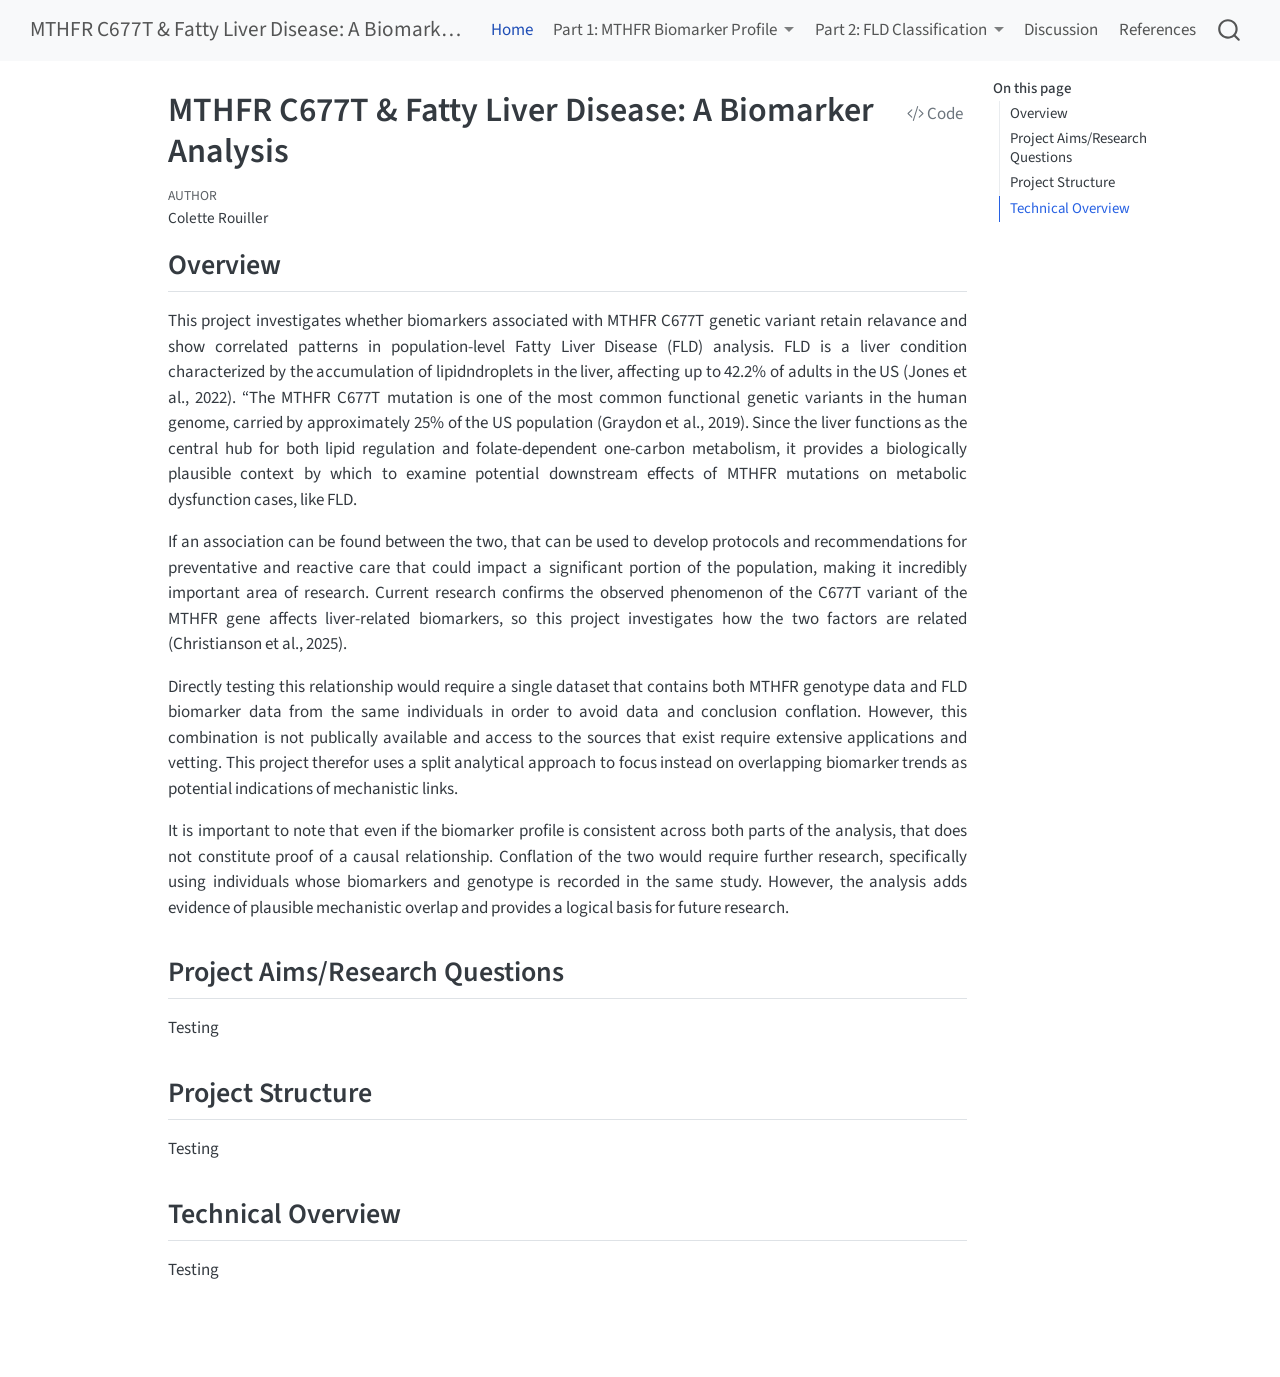
==== docs/index.html @ 408ac84f "finished home page sections: Project Aims/Research Questions, Project Structure, and Technical overv" ====
<!DOCTYPE html>
<html xmlns="http://www.w3.org/1999/xhtml" lang="en" xml:lang="en"><head>

<meta charset="utf-8">
<meta name="generator" content="quarto-1.6.42">

<meta name="viewport" content="width=device-width, initial-scale=1.0, user-scalable=yes">

<meta name="author" content="Colette Rouiller">

<title>MTHFR C677T &amp; Fatty Liver Disease: A Biomarker Analysis</title>
<style>
code{white-space: pre-wrap;}
span.smallcaps{font-variant: small-caps;}
div.columns{display: flex; gap: min(4vw, 1.5em);}
div.column{flex: auto; overflow-x: auto;}
div.hanging-indent{margin-left: 1.5em; text-indent: -1.5em;}
ul.task-list{list-style: none;}
ul.task-list li input[type="checkbox"] {
  width: 0.8em;
  margin: 0 0.8em 0.2em -1em; /* quarto-specific, see https://github.com/quarto-dev/quarto-cli/issues/4556 */ 
  vertical-align: middle;
}
/* CSS for syntax highlighting */
pre > code.sourceCode { white-space: pre; position: relative; }
pre > code.sourceCode > span { line-height: 1.25; }
pre > code.sourceCode > span:empty { height: 1.2em; }
.sourceCode { overflow: visible; }
code.sourceCode > span { color: inherit; text-decoration: inherit; }
div.sourceCode { margin: 1em 0; }
pre.sourceCode { margin: 0; }
@media screen {
div.sourceCode { overflow: auto; }
}
@media print {
pre > code.sourceCode { white-space: pre-wrap; }
pre > code.sourceCode > span { display: inline-block; text-indent: -5em; padding-left: 5em; }
}
pre.numberSource code
  { counter-reset: source-line 0; }
pre.numberSource code > span
  { position: relative; left: -4em; counter-increment: source-line; }
pre.numberSource code > span > a:first-child::before
  { content: counter(source-line);
    position: relative; left: -1em; text-align: right; vertical-align: baseline;
    border: none; display: inline-block;
    -webkit-touch-callout: none; -webkit-user-select: none;
    -khtml-user-select: none; -moz-user-select: none;
    -ms-user-select: none; user-select: none;
    padding: 0 4px; width: 4em;
  }
pre.numberSource { margin-left: 3em;  padding-left: 4px; }
div.sourceCode
  {   }
@media screen {
pre > code.sourceCode > span > a:first-child::before { text-decoration: underline; }
}
</style>


<script src="site_libs/quarto-nav/quarto-nav.js"></script>
<script src="site_libs/quarto-nav/headroom.min.js"></script>
<script src="site_libs/clipboard/clipboard.min.js"></script>
<script src="site_libs/quarto-search/autocomplete.umd.js"></script>
<script src="site_libs/quarto-search/fuse.min.js"></script>
<script src="site_libs/quarto-search/quarto-search.js"></script>
<meta name="quarto:offset" content="./">
<script src="site_libs/quarto-html/quarto.js"></script>
<script src="site_libs/quarto-html/popper.min.js"></script>
<script src="site_libs/quarto-html/tippy.umd.min.js"></script>
<script src="site_libs/quarto-html/anchor.min.js"></script>
<link href="site_libs/quarto-html/tippy.css" rel="stylesheet">
<link href="site_libs/quarto-html/quarto-syntax-highlighting-2f5df379a58b258e96c21c0638c20c03.css" rel="stylesheet" id="quarto-text-highlighting-styles">
<script src="site_libs/bootstrap/bootstrap.min.js"></script>
<link href="site_libs/bootstrap/bootstrap-icons.css" rel="stylesheet">
<link href="site_libs/bootstrap/bootstrap-6bd9cfa162949bde0a231f530c97869d.min.css" rel="stylesheet" append-hash="true" id="quarto-bootstrap" data-mode="light">
<script id="quarto-search-options" type="application/json">{
  "location": "navbar",
  "copy-button": false,
  "collapse-after": 3,
  "panel-placement": "end",
  "type": "overlay",
  "limit": 50,
  "keyboard-shortcut": [
    "f",
    "/",
    "s"
  ],
  "show-item-context": false,
  "language": {
    "search-no-results-text": "No results",
    "search-matching-documents-text": "matching documents",
    "search-copy-link-title": "Copy link to search",
    "search-hide-matches-text": "Hide additional matches",
    "search-more-match-text": "more match in this document",
    "search-more-matches-text": "more matches in this document",
    "search-clear-button-title": "Clear",
    "search-text-placeholder": "",
    "search-detached-cancel-button-title": "Cancel",
    "search-submit-button-title": "Submit",
    "search-label": "Search"
  }
}</script>
<style>html{ scroll-behavior: smooth; }</style>


</head>

<body class="nav-fixed">

<div id="quarto-search-results"></div>
  <header id="quarto-header" class="headroom fixed-top">
    <nav class="navbar navbar-expand-lg " data-bs-theme="dark">
      <div class="navbar-container container-fluid">
      <div class="navbar-brand-container mx-auto">
    <a class="navbar-brand" href="./index.html">
    <span class="navbar-title">MTHFR C677T &amp; Fatty Liver Disease: A Biomarker Analysis</span>
    </a>
  </div>
            <div id="quarto-search" class="" title="Search"></div>
          <button class="navbar-toggler" type="button" data-bs-toggle="collapse" data-bs-target="#navbarCollapse" aria-controls="navbarCollapse" role="menu" aria-expanded="false" aria-label="Toggle navigation" onclick="if (window.quartoToggleHeadroom) { window.quartoToggleHeadroom(); }">
  <span class="navbar-toggler-icon"></span>
</button>
          <div class="collapse navbar-collapse" id="navbarCollapse">
            <ul class="navbar-nav navbar-nav-scroll me-auto">
  <li class="nav-item">
    <a class="nav-link active" href="./index.html" aria-current="page"> 
<span class="menu-text">Home</span></a>
  </li>  
  <li class="nav-item dropdown ">
    <a class="nav-link dropdown-toggle" href="#" id="nav-menu-part-1-mthfr-biomarker-profile" role="link" data-bs-toggle="dropdown" aria-expanded="false">
 <span class="menu-text">Part 1: MTHFR Biomarker Profile</span>
    </a>
    <ul class="dropdown-menu" aria-labelledby="nav-menu-part-1-mthfr-biomarker-profile">    
        <li>
    <a class="dropdown-item" href="./part1/methods.html">
 <span class="dropdown-text">1.1 Methods</span></a>
  </li>  
        <li>
    <a class="dropdown-item" href="./part1/biomarker-analysis.html">
 <span class="dropdown-text">1.2 Biomarker Analysis</span></a>
  </li>  
    </ul>
  </li>
  <li class="nav-item dropdown ">
    <a class="nav-link dropdown-toggle" href="#" id="nav-menu-part-2-fld-classification" role="link" data-bs-toggle="dropdown" aria-expanded="false">
 <span class="menu-text">Part 2: FLD Classification</span>
    </a>
    <ul class="dropdown-menu" aria-labelledby="nav-menu-part-2-fld-classification">    
        <li>
    <a class="dropdown-item" href="./part2/data-preprocessing.html">
 <span class="dropdown-text">2.1 Data &amp; Preprocessing</span></a>
  </li>  
        <li>
    <a class="dropdown-item" href="./part2/machine-learning.html">
 <span class="dropdown-text">2.2 Machine Learning</span></a>
  </li>  
        <li>
    <a class="dropdown-item" href="./part2/visualization.html">
 <span class="dropdown-text">2.3 Visualization &amp; Analysis</span></a>
  </li>  
    </ul>
  </li>
  <li class="nav-item">
    <a class="nav-link" href="./discussion.html"> 
<span class="menu-text">Discussion</span></a>
  </li>  
  <li class="nav-item">
    <a class="nav-link" href="./references.html"> 
<span class="menu-text">References</span></a>
  </li>  
</ul>
          </div> <!-- /navcollapse -->
            <div class="quarto-navbar-tools">
</div>
      </div> <!-- /container-fluid -->
    </nav>
</header>
<!-- content -->
<div id="quarto-content" class="quarto-container page-columns page-rows-contents page-layout-article page-navbar">
<!-- sidebar -->
<!-- margin-sidebar -->
    <div id="quarto-margin-sidebar" class="sidebar margin-sidebar">
        <nav id="TOC" role="doc-toc" class="toc-active">
    <h2 id="toc-title">On this page</h2>
   
  <ul>
  <li><a href="#overview" id="toc-overview" class="nav-link active" data-scroll-target="#overview">Overview</a></li>
  <li><a href="#project-aimsresearch-questions" id="toc-project-aimsresearch-questions" class="nav-link" data-scroll-target="#project-aimsresearch-questions">Project Aims/Research Questions</a></li>
  <li><a href="#project-structure" id="toc-project-structure" class="nav-link" data-scroll-target="#project-structure">Project Structure</a></li>
  <li><a href="#technical-overview" id="toc-technical-overview" class="nav-link" data-scroll-target="#technical-overview">Technical Overview</a></li>
  </ul>
</nav>
    </div>
<!-- main -->
<main class="content" id="quarto-document-content">

<header id="title-block-header" class="quarto-title-block default">
<div class="quarto-title">
<div class="quarto-title-block"><div><h1 class="title">MTHFR C677T &amp; Fatty Liver Disease: A Biomarker Analysis</h1><button type="button" class="btn code-tools-button" id="quarto-code-tools-source"><i class="bi"></i> Code</button></div></div>
</div>



<div class="quarto-title-meta">

    <div>
    <div class="quarto-title-meta-heading">Author</div>
    <div class="quarto-title-meta-contents">
             <p>Colette Rouiller </p>
          </div>
  </div>
    
  
    
  </div>
  


</header>


<div class="cell">
<style type="text/css">
.justify {
  text-align: justify !important
}
</style>
</div>
<section id="overview" class="level2">
<h2 class="anchored" data-anchor-id="overview">Overview</h2>
<div class="justify">
<p>This project investigates whether biomarkers associated with MTHFR C677T genetic variant retain relavance and show correlated patterns in population-level Fatty Liver Disease (FLD) analysis. FLD is a liver condition characterized by the accumulation of lipidndroplets in the liver, affecting up to 42.2% of adults in the US (Jones et al., 2022). “The MTHFR C677T mutation is one of the most common functional genetic variants in the human genome, carried by approximately 25% of the US population (Graydon et al., 2019). Since the liver functions as the central hub for both lipid regulation and folate-dependent one-carbon metabolism, it provides a biologically plausible context by which to examine potential downstream effects of MTHFR mutations on metabolic dysfunction cases, like FLD.</p>
<p>If an association can be found between the two, that can be used to develop protocols and recommendations for preventative and reactive care that could impact a significant portion of the population, making it incredibly important area of research. Current research confirms the observed phenomenon of the C677T variant of the MTHFR gene affects liver-related biomarkers, so this project investigates how the two factors are related (Christianson et al., 2025).</p>
<p>Directly testing this relationship would require a single dataset that contains both MTHFR genotype data and FLD biomarker data from the same individuals in order to avoid data and conclusion conflation. However, this combination is not publically available and access to the sources that exist require extensive applications and vetting. This project therefor uses a split analytical approach to focus instead on overlapping biomarker trends as potential indications of mechanistic links.</p>
<p>It is important to note that even if the biomarker profile is consistent across both parts of the analysis, that does not constitute proof of a causal relationship. Conflation of the two would require further research, specifically using individuals whose biomarkers and genotype is recorded in the same study. However, the analysis adds evidence of plausible mechanistic overlap and provides a logical basis for future research.</p>
</div>
</section>
<section id="project-aimsresearch-questions" class="level2">
<h2 class="anchored" data-anchor-id="project-aimsresearch-questions">Project Aims/Research Questions</h2>
<div class="justify">
<p>Testing</p>
</div>
</section>
<section id="project-structure" class="level2">
<h2 class="anchored" data-anchor-id="project-structure">Project Structure</h2>
<div class="justify">
<p>Testing</p>
</div>
</section>
<section id="technical-overview" class="level2">
<h2 class="anchored" data-anchor-id="technical-overview">Technical Overview</h2>
<div class="justify">
<p>Testing</p>
</div>


<!-- -->

</section>

</main> <!-- /main -->
<script id="quarto-html-after-body" type="application/javascript">
window.document.addEventListener("DOMContentLoaded", function (event) {
  const toggleBodyColorMode = (bsSheetEl) => {
    const mode = bsSheetEl.getAttribute("data-mode");
    const bodyEl = window.document.querySelector("body");
    if (mode === "dark") {
      bodyEl.classList.add("quarto-dark");
      bodyEl.classList.remove("quarto-light");
    } else {
      bodyEl.classList.add("quarto-light");
      bodyEl.classList.remove("quarto-dark");
    }
  }
  const toggleBodyColorPrimary = () => {
    const bsSheetEl = window.document.querySelector("link#quarto-bootstrap");
    if (bsSheetEl) {
      toggleBodyColorMode(bsSheetEl);
    }
  }
  toggleBodyColorPrimary();  
  const icon = "";
  const anchorJS = new window.AnchorJS();
  anchorJS.options = {
    placement: 'right',
    icon: icon
  };
  anchorJS.add('.anchored');
  const isCodeAnnotation = (el) => {
    for (const clz of el.classList) {
      if (clz.startsWith('code-annotation-')) {                     
        return true;
      }
    }
    return false;
  }
  const onCopySuccess = function(e) {
    // button target
    const button = e.trigger;
    // don't keep focus
    button.blur();
    // flash "checked"
    button.classList.add('code-copy-button-checked');
    var currentTitle = button.getAttribute("title");
    button.setAttribute("title", "Copied!");
    let tooltip;
    if (window.bootstrap) {
      button.setAttribute("data-bs-toggle", "tooltip");
      button.setAttribute("data-bs-placement", "left");
      button.setAttribute("data-bs-title", "Copied!");
      tooltip = new bootstrap.Tooltip(button, 
        { trigger: "manual", 
          customClass: "code-copy-button-tooltip",
          offset: [0, -8]});
      tooltip.show();    
    }
    setTimeout(function() {
      if (tooltip) {
        tooltip.hide();
        button.removeAttribute("data-bs-title");
        button.removeAttribute("data-bs-toggle");
        button.removeAttribute("data-bs-placement");
      }
      button.setAttribute("title", currentTitle);
      button.classList.remove('code-copy-button-checked');
    }, 1000);
    // clear code selection
    e.clearSelection();
  }
  const getTextToCopy = function(trigger) {
      const codeEl = trigger.previousElementSibling.cloneNode(true);
      for (const childEl of codeEl.children) {
        if (isCodeAnnotation(childEl)) {
          childEl.remove();
        }
      }
      return codeEl.innerText;
  }
  const clipboard = new window.ClipboardJS('.code-copy-button:not([data-in-quarto-modal])', {
    text: getTextToCopy
  });
  clipboard.on('success', onCopySuccess);
  if (window.document.getElementById('quarto-embedded-source-code-modal')) {
    const clipboardModal = new window.ClipboardJS('.code-copy-button[data-in-quarto-modal]', {
      text: getTextToCopy,
      container: window.document.getElementById('quarto-embedded-source-code-modal')
    });
    clipboardModal.on('success', onCopySuccess);
  }
  const viewSource = window.document.getElementById('quarto-view-source') ||
                     window.document.getElementById('quarto-code-tools-source');
  if (viewSource) {
    const sourceUrl = viewSource.getAttribute("data-quarto-source-url");
    viewSource.addEventListener("click", function(e) {
      if (sourceUrl) {
        // rstudio viewer pane
        if (/\bcapabilities=\b/.test(window.location)) {
          window.open(sourceUrl);
        } else {
          window.location.href = sourceUrl;
        }
      } else {
        const modal = new bootstrap.Modal(document.getElementById('quarto-embedded-source-code-modal'));
        modal.show();
      }
      return false;
    });
  }
  function toggleCodeHandler(show) {
    return function(e) {
      const detailsSrc = window.document.querySelectorAll(".cell > details > .sourceCode");
      for (let i=0; i<detailsSrc.length; i++) {
        const details = detailsSrc[i].parentElement;
        if (show) {
          details.open = true;
        } else {
          details.removeAttribute("open");
        }
      }
      const cellCodeDivs = window.document.querySelectorAll(".cell > .sourceCode");
      const fromCls = show ? "hidden" : "unhidden";
      const toCls = show ? "unhidden" : "hidden";
      for (let i=0; i<cellCodeDivs.length; i++) {
        const codeDiv = cellCodeDivs[i];
        if (codeDiv.classList.contains(fromCls)) {
          codeDiv.classList.remove(fromCls);
          codeDiv.classList.add(toCls);
        } 
      }
      return false;
    }
  }
  const hideAllCode = window.document.getElementById("quarto-hide-all-code");
  if (hideAllCode) {
    hideAllCode.addEventListener("click", toggleCodeHandler(false));
  }
  const showAllCode = window.document.getElementById("quarto-show-all-code");
  if (showAllCode) {
    showAllCode.addEventListener("click", toggleCodeHandler(true));
  }
    var localhostRegex = new RegExp(/^(?:http|https):\/\/localhost\:?[0-9]*\//);
    var mailtoRegex = new RegExp(/^mailto:/);
      var filterRegex = new RegExp('/' + window.location.host + '/');
    var isInternal = (href) => {
        return filterRegex.test(href) || localhostRegex.test(href) || mailtoRegex.test(href);
    }
    // Inspect non-navigation links and adorn them if external
 	var links = window.document.querySelectorAll('a[href]:not(.nav-link):not(.navbar-brand):not(.toc-action):not(.sidebar-link):not(.sidebar-item-toggle):not(.pagination-link):not(.no-external):not([aria-hidden]):not(.dropdown-item):not(.quarto-navigation-tool):not(.about-link)');
    for (var i=0; i<links.length; i++) {
      const link = links[i];
      if (!isInternal(link.href)) {
        // undo the damage that might have been done by quarto-nav.js in the case of
        // links that we want to consider external
        if (link.dataset.originalHref !== undefined) {
          link.href = link.dataset.originalHref;
        }
      }
    }
  function tippyHover(el, contentFn, onTriggerFn, onUntriggerFn) {
    const config = {
      allowHTML: true,
      maxWidth: 500,
      delay: 100,
      arrow: false,
      appendTo: function(el) {
          return el.parentElement;
      },
      interactive: true,
      interactiveBorder: 10,
      theme: 'quarto',
      placement: 'bottom-start',
    };
    if (contentFn) {
      config.content = contentFn;
    }
    if (onTriggerFn) {
      config.onTrigger = onTriggerFn;
    }
    if (onUntriggerFn) {
      config.onUntrigger = onUntriggerFn;
    }
    window.tippy(el, config); 
  }
  const noterefs = window.document.querySelectorAll('a[role="doc-noteref"]');
  for (var i=0; i<noterefs.length; i++) {
    const ref = noterefs[i];
    tippyHover(ref, function() {
      // use id or data attribute instead here
      let href = ref.getAttribute('data-footnote-href') || ref.getAttribute('href');
      try { href = new URL(href).hash; } catch {}
      const id = href.replace(/^#\/?/, "");
      const note = window.document.getElementById(id);
      if (note) {
        return note.innerHTML;
      } else {
        return "";
      }
    });
  }
  const xrefs = window.document.querySelectorAll('a.quarto-xref');
  const processXRef = (id, note) => {
    // Strip column container classes
    const stripColumnClz = (el) => {
      el.classList.remove("page-full", "page-columns");
      if (el.children) {
        for (const child of el.children) {
          stripColumnClz(child);
        }
      }
    }
    stripColumnClz(note)
    if (id === null || id.startsWith('sec-')) {
      // Special case sections, only their first couple elements
      const container = document.createElement("div");
      if (note.children && note.children.length > 2) {
        container.appendChild(note.children[0].cloneNode(true));
        for (let i = 1; i < note.children.length; i++) {
          const child = note.children[i];
          if (child.tagName === "P" && child.innerText === "") {
            continue;
          } else {
            container.appendChild(child.cloneNode(true));
            break;
          }
        }
        if (window.Quarto?.typesetMath) {
          window.Quarto.typesetMath(container);
        }
        return container.innerHTML
      } else {
        if (window.Quarto?.typesetMath) {
          window.Quarto.typesetMath(note);
        }
        return note.innerHTML;
      }
    } else {
      // Remove any anchor links if they are present
      const anchorLink = note.querySelector('a.anchorjs-link');
      if (anchorLink) {
        anchorLink.remove();
      }
      if (window.Quarto?.typesetMath) {
        window.Quarto.typesetMath(note);
      }
      if (note.classList.contains("callout")) {
        return note.outerHTML;
      } else {
        return note.innerHTML;
      }
    }
  }
  for (var i=0; i<xrefs.length; i++) {
    const xref = xrefs[i];
    tippyHover(xref, undefined, function(instance) {
      instance.disable();
      let url = xref.getAttribute('href');
      let hash = undefined; 
      if (url.startsWith('#')) {
        hash = url;
      } else {
        try { hash = new URL(url).hash; } catch {}
      }
      if (hash) {
        const id = hash.replace(/^#\/?/, "");
        const note = window.document.getElementById(id);
        if (note !== null) {
          try {
            const html = processXRef(id, note.cloneNode(true));
            instance.setContent(html);
          } finally {
            instance.enable();
            instance.show();
          }
        } else {
          // See if we can fetch this
          fetch(url.split('#')[0])
          .then(res => res.text())
          .then(html => {
            const parser = new DOMParser();
            const htmlDoc = parser.parseFromString(html, "text/html");
            const note = htmlDoc.getElementById(id);
            if (note !== null) {
              const html = processXRef(id, note);
              instance.setContent(html);
            } 
          }).finally(() => {
            instance.enable();
            instance.show();
          });
        }
      } else {
        // See if we can fetch a full url (with no hash to target)
        // This is a special case and we should probably do some content thinning / targeting
        fetch(url)
        .then(res => res.text())
        .then(html => {
          const parser = new DOMParser();
          const htmlDoc = parser.parseFromString(html, "text/html");
          const note = htmlDoc.querySelector('main.content');
          if (note !== null) {
            // This should only happen for chapter cross references
            // (since there is no id in the URL)
            // remove the first header
            if (note.children.length > 0 && note.children[0].tagName === "HEADER") {
              note.children[0].remove();
            }
            const html = processXRef(null, note);
            instance.setContent(html);
          } 
        }).finally(() => {
          instance.enable();
          instance.show();
        });
      }
    }, function(instance) {
    });
  }
      let selectedAnnoteEl;
      const selectorForAnnotation = ( cell, annotation) => {
        let cellAttr = 'data-code-cell="' + cell + '"';
        let lineAttr = 'data-code-annotation="' +  annotation + '"';
        const selector = 'span[' + cellAttr + '][' + lineAttr + ']';
        return selector;
      }
      const selectCodeLines = (annoteEl) => {
        const doc = window.document;
        const targetCell = annoteEl.getAttribute("data-target-cell");
        const targetAnnotation = annoteEl.getAttribute("data-target-annotation");
        const annoteSpan = window.document.querySelector(selectorForAnnotation(targetCell, targetAnnotation));
        const lines = annoteSpan.getAttribute("data-code-lines").split(",");
        const lineIds = lines.map((line) => {
          return targetCell + "-" + line;
        })
        let top = null;
        let height = null;
        let parent = null;
        if (lineIds.length > 0) {
            //compute the position of the single el (top and bottom and make a div)
            const el = window.document.getElementById(lineIds[0]);
            top = el.offsetTop;
            height = el.offsetHeight;
            parent = el.parentElement.parentElement;
          if (lineIds.length > 1) {
            const lastEl = window.document.getElementById(lineIds[lineIds.length - 1]);
            const bottom = lastEl.offsetTop + lastEl.offsetHeight;
            height = bottom - top;
          }
          if (top !== null && height !== null && parent !== null) {
            // cook up a div (if necessary) and position it 
            let div = window.document.getElementById("code-annotation-line-highlight");
            if (div === null) {
              div = window.document.createElement("div");
              div.setAttribute("id", "code-annotation-line-highlight");
              div.style.position = 'absolute';
              parent.appendChild(div);
            }
            div.style.top = top - 2 + "px";
            div.style.height = height + 4 + "px";
            div.style.left = 0;
            let gutterDiv = window.document.getElementById("code-annotation-line-highlight-gutter");
            if (gutterDiv === null) {
              gutterDiv = window.document.createElement("div");
              gutterDiv.setAttribute("id", "code-annotation-line-highlight-gutter");
              gutterDiv.style.position = 'absolute';
              const codeCell = window.document.getElementById(targetCell);
              const gutter = codeCell.querySelector('.code-annotation-gutter');
              gutter.appendChild(gutterDiv);
            }
            gutterDiv.style.top = top - 2 + "px";
            gutterDiv.style.height = height + 4 + "px";
          }
          selectedAnnoteEl = annoteEl;
        }
      };
      const unselectCodeLines = () => {
        const elementsIds = ["code-annotation-line-highlight", "code-annotation-line-highlight-gutter"];
        elementsIds.forEach((elId) => {
          const div = window.document.getElementById(elId);
          if (div) {
            div.remove();
          }
        });
        selectedAnnoteEl = undefined;
      };
        // Handle positioning of the toggle
    window.addEventListener(
      "resize",
      throttle(() => {
        elRect = undefined;
        if (selectedAnnoteEl) {
          selectCodeLines(selectedAnnoteEl);
        }
      }, 10)
    );
    function throttle(fn, ms) {
    let throttle = false;
    let timer;
      return (...args) => {
        if(!throttle) { // first call gets through
            fn.apply(this, args);
            throttle = true;
        } else { // all the others get throttled
            if(timer) clearTimeout(timer); // cancel #2
            timer = setTimeout(() => {
              fn.apply(this, args);
              timer = throttle = false;
            }, ms);
        }
      };
    }
      // Attach click handler to the DT
      const annoteDls = window.document.querySelectorAll('dt[data-target-cell]');
      for (const annoteDlNode of annoteDls) {
        annoteDlNode.addEventListener('click', (event) => {
          const clickedEl = event.target;
          if (clickedEl !== selectedAnnoteEl) {
            unselectCodeLines();
            const activeEl = window.document.querySelector('dt[data-target-cell].code-annotation-active');
            if (activeEl) {
              activeEl.classList.remove('code-annotation-active');
            }
            selectCodeLines(clickedEl);
            clickedEl.classList.add('code-annotation-active');
          } else {
            // Unselect the line
            unselectCodeLines();
            clickedEl.classList.remove('code-annotation-active');
          }
        });
      }
  const findCites = (el) => {
    const parentEl = el.parentElement;
    if (parentEl) {
      const cites = parentEl.dataset.cites;
      if (cites) {
        return {
          el,
          cites: cites.split(' ')
        };
      } else {
        return findCites(el.parentElement)
      }
    } else {
      return undefined;
    }
  };
  var bibliorefs = window.document.querySelectorAll('a[role="doc-biblioref"]');
  for (var i=0; i<bibliorefs.length; i++) {
    const ref = bibliorefs[i];
    const citeInfo = findCites(ref);
    if (citeInfo) {
      tippyHover(citeInfo.el, function() {
        var popup = window.document.createElement('div');
        citeInfo.cites.forEach(function(cite) {
          var citeDiv = window.document.createElement('div');
          citeDiv.classList.add('hanging-indent');
          citeDiv.classList.add('csl-entry');
          var biblioDiv = window.document.getElementById('ref-' + cite);
          if (biblioDiv) {
            citeDiv.innerHTML = biblioDiv.innerHTML;
          }
          popup.appendChild(citeDiv);
        });
        return popup.innerHTML;
      });
    }
  }
});
</script><div class="modal fade" id="quarto-embedded-source-code-modal" tabindex="-1" aria-labelledby="quarto-embedded-source-code-modal-label" aria-hidden="true"><div class="modal-dialog modal-dialog-scrollable"><div class="modal-content"><div class="modal-header"><h5 class="modal-title" id="quarto-embedded-source-code-modal-label">Source Code</h5><button class="btn-close" data-bs-dismiss="modal"></button></div><div class="modal-body"><div class="">
<div class="sourceCode" id="cb1" data-shortcodes="false"><pre class="sourceCode markdown code-with-copy"><code class="sourceCode markdown"><span id="cb1-1"><a href="#cb1-1" aria-hidden="true" tabindex="-1"></a><span class="co">---</span></span>
<span id="cb1-2"><a href="#cb1-2" aria-hidden="true" tabindex="-1"></a><span class="an">title:</span><span class="co"> "MTHFR C677T &amp; Fatty Liver Disease: A Biomarker Analysis" </span></span>
<span id="cb1-3"><a href="#cb1-3" aria-hidden="true" tabindex="-1"></a><span class="an">author:</span><span class="co"> "Colette Rouiller" </span></span>
<span id="cb1-4"><a href="#cb1-4" aria-hidden="true" tabindex="-1"></a><span class="an">format:</span><span class="co"> html</span></span>
<span id="cb1-5"><a href="#cb1-5" aria-hidden="true" tabindex="-1"></a><span class="an">engine:</span><span class="co"> knitr</span></span>
<span id="cb1-6"><a href="#cb1-6" aria-hidden="true" tabindex="-1"></a><span class="co">---</span></span>
<span id="cb1-7"><a href="#cb1-7" aria-hidden="true" tabindex="-1"></a></span>
<span id="cb1-8"><a href="#cb1-8" aria-hidden="true" tabindex="-1"></a><span class="in">```{css, echo = FALSE}</span></span>
<span id="cb1-9"><a href="#cb1-9" aria-hidden="true" tabindex="-1"></a><span class="in">.justify {</span></span>
<span id="cb1-10"><a href="#cb1-10" aria-hidden="true" tabindex="-1"></a><span class="in">  text-align: justify !important</span></span>
<span id="cb1-11"><a href="#cb1-11" aria-hidden="true" tabindex="-1"></a><span class="in">}</span></span>
<span id="cb1-12"><a href="#cb1-12" aria-hidden="true" tabindex="-1"></a><span class="in">```</span></span>
<span id="cb1-13"><a href="#cb1-13" aria-hidden="true" tabindex="-1"></a></span>
<span id="cb1-14"><a href="#cb1-14" aria-hidden="true" tabindex="-1"></a><span class="fu">## Overview </span></span>
<span id="cb1-15"><a href="#cb1-15" aria-hidden="true" tabindex="-1"></a></span>
<span id="cb1-16"><a href="#cb1-16" aria-hidden="true" tabindex="-1"></a>::: {.justify}</span>
<span id="cb1-17"><a href="#cb1-17" aria-hidden="true" tabindex="-1"></a></span>
<span id="cb1-18"><a href="#cb1-18" aria-hidden="true" tabindex="-1"></a>This project investigates whether biomarkers associated with MTHFR C677T genetic</span>
<span id="cb1-19"><a href="#cb1-19" aria-hidden="true" tabindex="-1"></a>variant retain relavance and show correlated patterns in population-level Fatty </span>
<span id="cb1-20"><a href="#cb1-20" aria-hidden="true" tabindex="-1"></a>Liver Disease (FLD) analysis. FLD is a liver condition characterized by the </span>
<span id="cb1-21"><a href="#cb1-21" aria-hidden="true" tabindex="-1"></a>accumulation of lipidndroplets in the liver, affecting up to 42.2% of adults in </span>
<span id="cb1-22"><a href="#cb1-22" aria-hidden="true" tabindex="-1"></a>the US (Jones et al., 2022). "The MTHFR C677T mutation is one of the most common</span>
<span id="cb1-23"><a href="#cb1-23" aria-hidden="true" tabindex="-1"></a>functional genetic variants in the human genome, carried by approximately 25% of </span>
<span id="cb1-24"><a href="#cb1-24" aria-hidden="true" tabindex="-1"></a>the US population (Graydon et al., 2019). Since the liver functions as the central </span>
<span id="cb1-25"><a href="#cb1-25" aria-hidden="true" tabindex="-1"></a>hub for both lipid regulation and folate-dependent one-carbon metabolism, it </span>
<span id="cb1-26"><a href="#cb1-26" aria-hidden="true" tabindex="-1"></a>provides a biologically plausible context by which to examine potential downstream</span>
<span id="cb1-27"><a href="#cb1-27" aria-hidden="true" tabindex="-1"></a>effects of MTHFR mutations on metabolic dysfunction cases, like FLD. </span>
<span id="cb1-28"><a href="#cb1-28" aria-hidden="true" tabindex="-1"></a></span>
<span id="cb1-29"><a href="#cb1-29" aria-hidden="true" tabindex="-1"></a>If an association can be found between the two, that can be used to develop </span>
<span id="cb1-30"><a href="#cb1-30" aria-hidden="true" tabindex="-1"></a>protocols and recommendations for preventative and reactive care that could impact </span>
<span id="cb1-31"><a href="#cb1-31" aria-hidden="true" tabindex="-1"></a>a significant portion of the population, making it incredibly important area of </span>
<span id="cb1-32"><a href="#cb1-32" aria-hidden="true" tabindex="-1"></a>research. Current research confirms the observed phenomenon of the C677T variant </span>
<span id="cb1-33"><a href="#cb1-33" aria-hidden="true" tabindex="-1"></a>of the MTHFR gene affects liver-related biomarkers, so this project investigates </span>
<span id="cb1-34"><a href="#cb1-34" aria-hidden="true" tabindex="-1"></a>how the two factors are related (Christianson et al., 2025).</span>
<span id="cb1-35"><a href="#cb1-35" aria-hidden="true" tabindex="-1"></a></span>
<span id="cb1-36"><a href="#cb1-36" aria-hidden="true" tabindex="-1"></a>Directly testing this relationship would require a single dataset that contains </span>
<span id="cb1-37"><a href="#cb1-37" aria-hidden="true" tabindex="-1"></a>both MTHFR genotype data and FLD biomarker data from the same individuals in order </span>
<span id="cb1-38"><a href="#cb1-38" aria-hidden="true" tabindex="-1"></a>to avoid data and conclusion conflation. However, this combination is not publically</span>
<span id="cb1-39"><a href="#cb1-39" aria-hidden="true" tabindex="-1"></a>available and access to the sources that exist require extensive applications and </span>
<span id="cb1-40"><a href="#cb1-40" aria-hidden="true" tabindex="-1"></a>vetting. This project therefor uses a split analytical approach to focus instead on </span>
<span id="cb1-41"><a href="#cb1-41" aria-hidden="true" tabindex="-1"></a>overlapping biomarker trends as potential indications of mechanistic links. </span>
<span id="cb1-42"><a href="#cb1-42" aria-hidden="true" tabindex="-1"></a></span>
<span id="cb1-43"><a href="#cb1-43" aria-hidden="true" tabindex="-1"></a>It is important to note that even if the biomarker profile is consistent across </span>
<span id="cb1-44"><a href="#cb1-44" aria-hidden="true" tabindex="-1"></a>both parts of the analysis, that does not constitute proof of a causal relationship.</span>
<span id="cb1-45"><a href="#cb1-45" aria-hidden="true" tabindex="-1"></a>Conflation of the two would require further research, specifically using individuals</span>
<span id="cb1-46"><a href="#cb1-46" aria-hidden="true" tabindex="-1"></a>whose biomarkers and genotype is recorded in the same study. However, the analysis </span>
<span id="cb1-47"><a href="#cb1-47" aria-hidden="true" tabindex="-1"></a>adds evidence of plausible mechanistic overlap and provides a logical basis for</span>
<span id="cb1-48"><a href="#cb1-48" aria-hidden="true" tabindex="-1"></a>future research.</span>
<span id="cb1-49"><a href="#cb1-49" aria-hidden="true" tabindex="-1"></a></span>
<span id="cb1-50"><a href="#cb1-50" aria-hidden="true" tabindex="-1"></a>:::</span>
<span id="cb1-51"><a href="#cb1-51" aria-hidden="true" tabindex="-1"></a></span>
<span id="cb1-52"><a href="#cb1-52" aria-hidden="true" tabindex="-1"></a><span class="fu">## Project Aims/Research Questions </span></span>
<span id="cb1-53"><a href="#cb1-53" aria-hidden="true" tabindex="-1"></a></span>
<span id="cb1-54"><a href="#cb1-54" aria-hidden="true" tabindex="-1"></a>::: {.justify}</span>
<span id="cb1-55"><a href="#cb1-55" aria-hidden="true" tabindex="-1"></a></span>
<span id="cb1-56"><a href="#cb1-56" aria-hidden="true" tabindex="-1"></a>Testing </span>
<span id="cb1-57"><a href="#cb1-57" aria-hidden="true" tabindex="-1"></a></span>
<span id="cb1-58"><a href="#cb1-58" aria-hidden="true" tabindex="-1"></a>:::</span>
<span id="cb1-59"><a href="#cb1-59" aria-hidden="true" tabindex="-1"></a></span>
<span id="cb1-60"><a href="#cb1-60" aria-hidden="true" tabindex="-1"></a><span class="fu">## Project Structure </span></span>
<span id="cb1-61"><a href="#cb1-61" aria-hidden="true" tabindex="-1"></a></span>
<span id="cb1-62"><a href="#cb1-62" aria-hidden="true" tabindex="-1"></a>::: {.justify}</span>
<span id="cb1-63"><a href="#cb1-63" aria-hidden="true" tabindex="-1"></a></span>
<span id="cb1-64"><a href="#cb1-64" aria-hidden="true" tabindex="-1"></a>Testing </span>
<span id="cb1-65"><a href="#cb1-65" aria-hidden="true" tabindex="-1"></a></span>
<span id="cb1-66"><a href="#cb1-66" aria-hidden="true" tabindex="-1"></a>:::</span>
<span id="cb1-67"><a href="#cb1-67" aria-hidden="true" tabindex="-1"></a></span>
<span id="cb1-68"><a href="#cb1-68" aria-hidden="true" tabindex="-1"></a><span class="fu">## Technical Overview </span></span>
<span id="cb1-69"><a href="#cb1-69" aria-hidden="true" tabindex="-1"></a></span>
<span id="cb1-70"><a href="#cb1-70" aria-hidden="true" tabindex="-1"></a>::: {.justify}</span>
<span id="cb1-71"><a href="#cb1-71" aria-hidden="true" tabindex="-1"></a></span>
<span id="cb1-72"><a href="#cb1-72" aria-hidden="true" tabindex="-1"></a>Testing </span>
<span id="cb1-73"><a href="#cb1-73" aria-hidden="true" tabindex="-1"></a></span>
<span id="cb1-74"><a href="#cb1-74" aria-hidden="true" tabindex="-1"></a>:::</span>
<span id="cb1-75"><a href="#cb1-75" aria-hidden="true" tabindex="-1"></a>  </span>
<span id="cb1-76"><a href="#cb1-76" aria-hidden="true" tabindex="-1"></a></span></code><button title="Copy to Clipboard" class="code-copy-button" data-in-quarto-modal=""><i class="bi"></i></button></pre></div>
</div></div></div></div></div>
</div> <!-- /content -->




<script src="site_libs/quarto-html/zenscroll-min.js"></script>
</body></html>
---- docs/site_libs/quarto-html/tippy.css ----
.tippy-box[data-animation=fade][data-state=hidden]{opacity:0}[data-tippy-root]{max-width:calc(100vw - 10px)}.tippy-box{position:relative;background-color:#333;color:#fff;border-radius:4px;font-size:14px;line-height:1.4;white-space:normal;outline:0;transition-property:transform,visibility,opacity}.tippy-box[data-placement^=top]>.tippy-arrow{bottom:0}.tippy-box[data-placement^=top]>.tippy-arrow:before{bottom:-7px;left:0;border-width:8px 8px 0;border-top-color:initial;transform-origin:center top}.tippy-box[data-placement^=bottom]>.tippy-arrow{top:0}.tippy-box[data-placement^=bottom]>.tippy-arrow:before{top:-7px;left:0;border-width:0 8px 8px;border-bottom-color:initial;transform-origin:center bottom}.tippy-box[data-placement^=left]>.tippy-arrow{right:0}.tippy-box[data-placement^=left]>.tippy-arrow:before{border-width:8px 0 8px 8px;border-left-color:initial;right:-7px;transform-origin:center left}.tippy-box[data-placement^=right]>.tippy-arrow{left:0}.tippy-box[data-placement^=right]>.tippy-arrow:before{left:-7px;border-width:8px 8px 8px 0;border-right-color:initial;transform-origin:center right}.tippy-box[data-inertia][data-state=visible]{transition-timing-function:cubic-bezier(.54,1.5,.38,1.11)}.tippy-arrow{width:16px;height:16px;color:#333}.tippy-arrow:before{content:"";position:absolute;border-color:transparent;border-style:solid}.tippy-content{position:relative;padding:5px 9px;z-index:1}
---- docs/site_libs/quarto-html/quarto-syntax-highlighting-2f5df379a58b258e96c21c0638c20c03.css ----
/* quarto syntax highlight colors */
:root {
  --quarto-hl-ot-color: #003B4F;
  --quarto-hl-at-color: #657422;
  --quarto-hl-ss-color: #20794D;
  --quarto-hl-an-color: #5E5E5E;
  --quarto-hl-fu-color: #4758AB;
  --quarto-hl-st-color: #20794D;
  --quarto-hl-cf-color: #003B4F;
  --quarto-hl-op-color: #5E5E5E;
  --quarto-hl-er-color: #AD0000;
  --quarto-hl-bn-color: #AD0000;
  --quarto-hl-al-color: #AD0000;
  --quarto-hl-va-color: #111111;
  --quarto-hl-bu-color: inherit;
  --quarto-hl-ex-color: inherit;
  --quarto-hl-pp-color: #AD0000;
  --quarto-hl-in-color: #5E5E5E;
  --quarto-hl-vs-color: #20794D;
  --quarto-hl-wa-color: #5E5E5E;
  --quarto-hl-do-color: #5E5E5E;
  --quarto-hl-im-color: #00769E;
  --quarto-hl-ch-color: #20794D;
  --quarto-hl-dt-color: #AD0000;
  --quarto-hl-fl-color: #AD0000;
  --quarto-hl-co-color: #5E5E5E;
  --quarto-hl-cv-color: #5E5E5E;
  --quarto-hl-cn-color: #8f5902;
  --quarto-hl-sc-color: #5E5E5E;
  --quarto-hl-dv-color: #AD0000;
  --quarto-hl-kw-color: #003B4F;
}

/* other quarto variables */
:root {
  --quarto-font-monospace: SFMono-Regular, Menlo, Monaco, Consolas, "Liberation Mono", "Courier New", monospace;
}

pre > code.sourceCode > span {
  color: #003B4F;
}

code span {
  color: #003B4F;
}

code.sourceCode > span {
  color: #003B4F;
}

div.sourceCode,
div.sourceCode pre.sourceCode {
  color: #003B4F;
}

code span.ot {
  color: #003B4F;
  font-style: inherit;
}

code span.at {
  color: #657422;
  font-style: inherit;
}

code span.ss {
  color: #20794D;
  font-style: inherit;
}

code span.an {
  color: #5E5E5E;
  font-style: inherit;
}

code span.fu {
  color: #4758AB;
  font-style: inherit;
}

code span.st {
  color: #20794D;
  font-style: inherit;
}

code span.cf {
  color: #003B4F;
  font-weight: bold;
  font-style: inherit;
}

code span.op {
  color: #5E5E5E;
  font-style: inherit;
}

code span.er {
  color: #AD0000;
  font-style: inherit;
}

code span.bn {
  color: #AD0000;
  font-style: inherit;
}

code span.al {
  color: #AD0000;
  font-style: inherit;
}

code span.va {
  color: #111111;
  font-style: inherit;
}

code span.bu {
  font-style: inherit;
}

code span.ex {
  font-style: inherit;
}

code span.pp {
  color: #AD0000;
  font-style: inherit;
}

code span.in {
  color: #5E5E5E;
  font-style: inherit;
}

code span.vs {
  color: #20794D;
  font-style: inherit;
}

code span.wa {
  color: #5E5E5E;
  font-style: italic;
}

code span.do {
  color: #5E5E5E;
  font-style: italic;
}

code span.im {
  color: #00769E;
  font-style: inherit;
}

code span.ch {
  color: #20794D;
  font-style: inherit;
}

code span.dt {
  color: #AD0000;
  font-style: inherit;
}

code span.fl {
  color: #AD0000;
  font-style: inherit;
}

code span.co {
  color: #5E5E5E;
  font-style: inherit;
}

code span.cv {
  color: #5E5E5E;
  font-style: italic;
}

code span.cn {
  color: #8f5902;
  font-style: inherit;
}

code span.sc {
  color: #5E5E5E;
  font-style: inherit;
}

code span.dv {
  color: #AD0000;
  font-style: inherit;
}

code span.kw {
  color: #003B4F;
  font-weight: bold;
  font-style: inherit;
}

.prevent-inlining {
  content: "</";
}

/*# sourceMappingURL=35eb38a806ee71ea6d2563be2308c832.css.map */
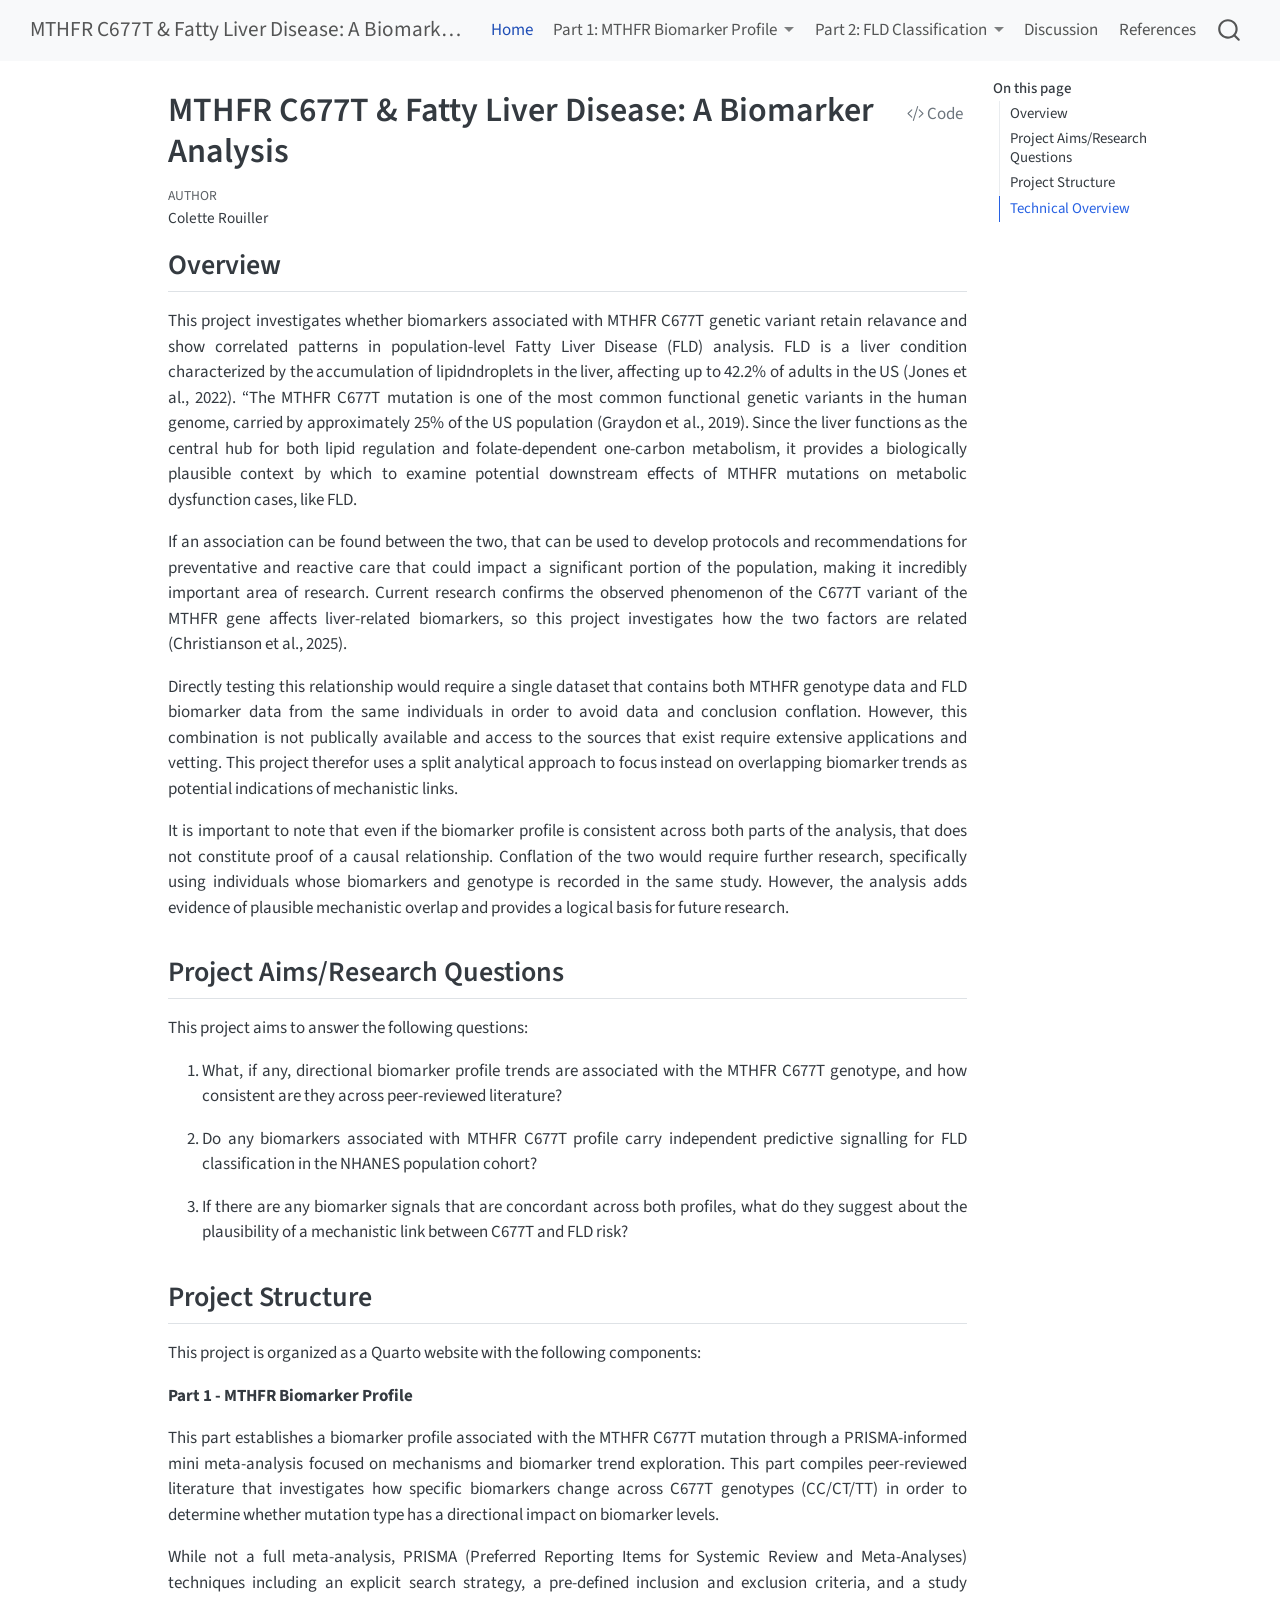
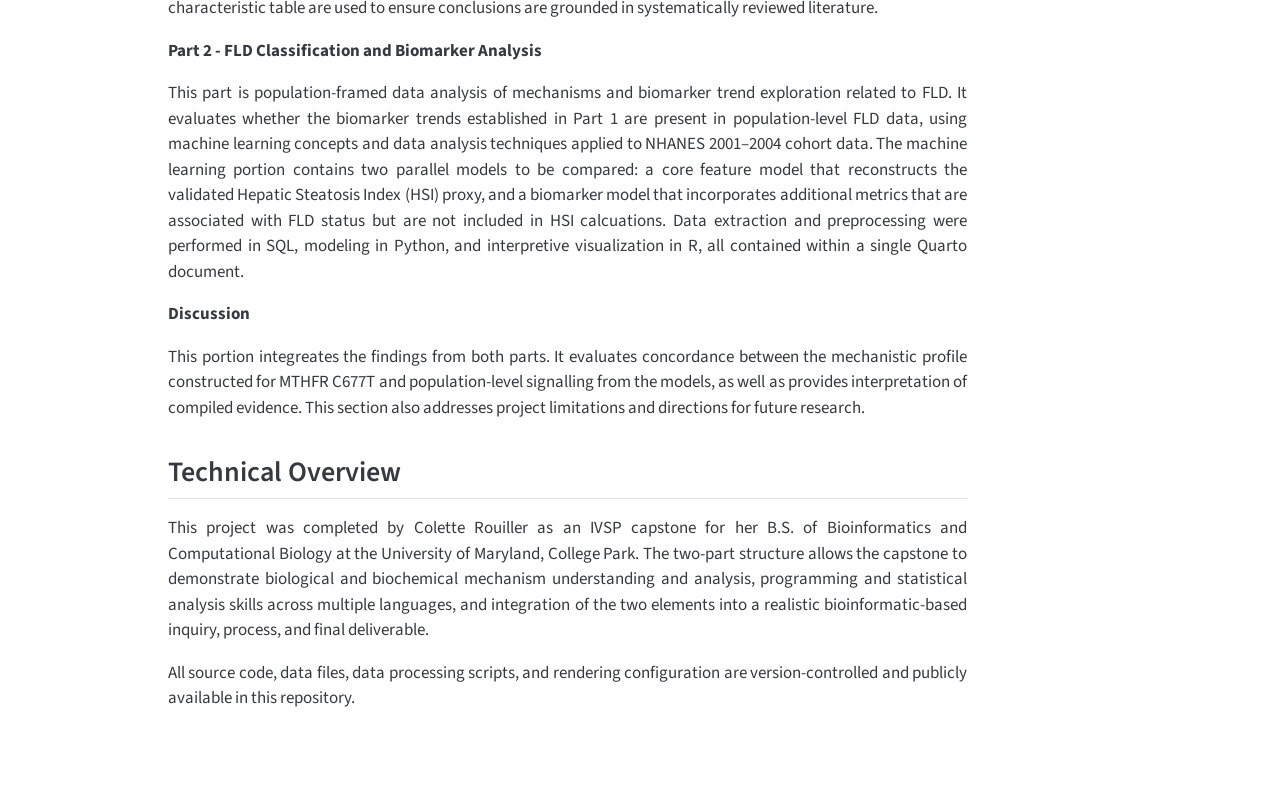
==== commit 7a7486f4: "adjusted part 1 website substructure." ====
--- a/docs/index.html
+++ b/docs/index.html
@@ -239,19 +239,32 @@
 <section id="project-aimsresearch-questions" class="level2">
 <h2 class="anchored" data-anchor-id="project-aimsresearch-questions">Project Aims/Research Questions</h2>
 <div class="justify">
-<p>Testing</p>
+<p>This project aims to answer the following questions:</p>
+<ol type="1">
+<li><p>What, if any, directional biomarker profile trends are associated with the MTHFR C677T genotype, and how consistent are they across peer-reviewed literature?</p></li>
+<li><p>Do any biomarkers associated with MTHFR C677T profile carry independent predictive signalling for FLD classification in the NHANES population cohort?</p></li>
+<li><p>If there are any biomarker signals that are concordant across both profiles, what do they suggest about the plausibility of a mechanistic link between C677T and FLD risk?</p></li>
+</ol>
 </div>
 </section>
 <section id="project-structure" class="level2">
 <h2 class="anchored" data-anchor-id="project-structure">Project Structure</h2>
 <div class="justify">
-<p>Testing</p>
+<p>This project is organized as a Quarto website with the following components:</p>
+<p><strong>Part 1 - MTHFR Biomarker Profile</strong></p>
+<p>This part establishes a biomarker profile associated with the MTHFR C677T mutation through a PRISMA-informed mini meta-analysis focused on mechanisms and biomarker trend exploration. This part compiles peer-reviewed literature that investigates how specific biomarkers change across C677T genotypes (CC/CT/TT) in order to determine whether mutation type has a directional impact on biomarker levels.</p>
+<p>While not a full meta-analysis, PRISMA (Preferred Reporting Items for Systemic Review and Meta-Analyses) techniques including an explicit search strategy, a pre-defined inclusion and exclusion criteria, and a study characteristic table are used to ensure conclusions are grounded in systematically reviewed literature.</p>
+<p><strong>Part 2 - FLD Classification and Biomarker Analysis</strong></p>
+<p>This part is population-framed data analysis of mechanisms and biomarker trend exploration related to FLD. It evaluates whether the biomarker trends established in Part 1 are present in population-level FLD data, using machine learning concepts and data analysis techniques applied to NHANES 2001–2004 cohort data. The machine learning portion contains two parallel models to be compared: a core feature model that reconstructs the validated Hepatic Steatosis Index (HSI) proxy, and a biomarker model that incorporates additional metrics that are associated with FLD status but are not included in HSI calcuations. Data extraction and preprocessing were performed in SQL, modeling in Python, and interpretive visualization in R, all contained within a single Quarto document.</p>
+<p><strong>Discussion</strong></p>
+<p>This portion integreates the findings from both parts. It evaluates concordance between the mechanistic profile constructed for MTHFR C677T and population-level signalling from the models, as well as provides interpretation of compiled evidence. This section also addresses project limitations and directions for future research.</p>
 </div>
 </section>
 <section id="technical-overview" class="level2">
 <h2 class="anchored" data-anchor-id="technical-overview">Technical Overview</h2>
 <div class="justify">
-<p>Testing</p>
+<p>This project was completed by Colette Rouiller as an IVSP capstone for her B.S. of Bioinformatics and Computational Biology at the University of Maryland, College Park. The two-part structure allows the capstone to demonstrate biological and biochemical mechanism understanding and analysis, programming and statistical analysis skills across multiple languages, and integration of the two elements into a realistic bioinformatic-based inquiry, process, and final deliverable.</p>
+<p>All source code, data files, data processing scripts, and rendering configuration are version-controlled and publicly available in this repository.</p>
 </div>
 
 
@@ -783,27 +796,78 @@
 <span id="cb1-53"><a href="#cb1-53" aria-hidden="true" tabindex="-1"></a></span>
 <span id="cb1-54"><a href="#cb1-54" aria-hidden="true" tabindex="-1"></a>::: {.justify}</span>
 <span id="cb1-55"><a href="#cb1-55" aria-hidden="true" tabindex="-1"></a></span>
-<span id="cb1-56"><a href="#cb1-56" aria-hidden="true" tabindex="-1"></a>Testing </span>
+<span id="cb1-56"><a href="#cb1-56" aria-hidden="true" tabindex="-1"></a>This project aims to answer the following questions: </span>
 <span id="cb1-57"><a href="#cb1-57" aria-hidden="true" tabindex="-1"></a></span>
-<span id="cb1-58"><a href="#cb1-58" aria-hidden="true" tabindex="-1"></a>:::</span>
-<span id="cb1-59"><a href="#cb1-59" aria-hidden="true" tabindex="-1"></a></span>
-<span id="cb1-60"><a href="#cb1-60" aria-hidden="true" tabindex="-1"></a><span class="fu">## Project Structure </span></span>
-<span id="cb1-61"><a href="#cb1-61" aria-hidden="true" tabindex="-1"></a></span>
-<span id="cb1-62"><a href="#cb1-62" aria-hidden="true" tabindex="-1"></a>::: {.justify}</span>
+<span id="cb1-58"><a href="#cb1-58" aria-hidden="true" tabindex="-1"></a><span class="ss">1. </span>What, if any, directional biomarker profile trends are associated with the MTHFR </span>
+<span id="cb1-59"><a href="#cb1-59" aria-hidden="true" tabindex="-1"></a>C677T genotype, and how consistent are they across peer-reviewed literature? </span>
+<span id="cb1-60"><a href="#cb1-60" aria-hidden="true" tabindex="-1"></a></span>
+<span id="cb1-61"><a href="#cb1-61" aria-hidden="true" tabindex="-1"></a><span class="ss">2. </span>Do any biomarkers associated with MTHFR C677T profile carry independent predictive</span>
+<span id="cb1-62"><a href="#cb1-62" aria-hidden="true" tabindex="-1"></a>signalling for FLD classification in the NHANES population cohort?</span>
 <span id="cb1-63"><a href="#cb1-63" aria-hidden="true" tabindex="-1"></a></span>
-<span id="cb1-64"><a href="#cb1-64" aria-hidden="true" tabindex="-1"></a>Testing </span>
-<span id="cb1-65"><a href="#cb1-65" aria-hidden="true" tabindex="-1"></a></span>
-<span id="cb1-66"><a href="#cb1-66" aria-hidden="true" tabindex="-1"></a>:::</span>
+<span id="cb1-64"><a href="#cb1-64" aria-hidden="true" tabindex="-1"></a><span class="ss">3. </span>If there are any biomarker signals that are concordant across both profiles, </span>
+<span id="cb1-65"><a href="#cb1-65" aria-hidden="true" tabindex="-1"></a>what do they suggest about the plausibility of a mechanistic link between C677T </span>
+<span id="cb1-66"><a href="#cb1-66" aria-hidden="true" tabindex="-1"></a>and FLD risk? </span>
 <span id="cb1-67"><a href="#cb1-67" aria-hidden="true" tabindex="-1"></a></span>
-<span id="cb1-68"><a href="#cb1-68" aria-hidden="true" tabindex="-1"></a><span class="fu">## Technical Overview </span></span>
+<span id="cb1-68"><a href="#cb1-68" aria-hidden="true" tabindex="-1"></a>:::</span>
 <span id="cb1-69"><a href="#cb1-69" aria-hidden="true" tabindex="-1"></a></span>
-<span id="cb1-70"><a href="#cb1-70" aria-hidden="true" tabindex="-1"></a>::: {.justify}</span>
+<span id="cb1-70"><a href="#cb1-70" aria-hidden="true" tabindex="-1"></a><span class="fu">## Project Structure </span></span>
 <span id="cb1-71"><a href="#cb1-71" aria-hidden="true" tabindex="-1"></a></span>
-<span id="cb1-72"><a href="#cb1-72" aria-hidden="true" tabindex="-1"></a>Testing </span>
+<span id="cb1-72"><a href="#cb1-72" aria-hidden="true" tabindex="-1"></a>::: {.justify}</span>
 <span id="cb1-73"><a href="#cb1-73" aria-hidden="true" tabindex="-1"></a></span>
-<span id="cb1-74"><a href="#cb1-74" aria-hidden="true" tabindex="-1"></a>:::</span>
-<span id="cb1-75"><a href="#cb1-75" aria-hidden="true" tabindex="-1"></a>  </span>
-<span id="cb1-76"><a href="#cb1-76" aria-hidden="true" tabindex="-1"></a></span></code><button title="Copy to Clipboard" class="code-copy-button" data-in-quarto-modal=""><i class="bi"></i></button></pre></div>
+<span id="cb1-74"><a href="#cb1-74" aria-hidden="true" tabindex="-1"></a>This project is organized as a Quarto website with the following components:</span>
+<span id="cb1-75"><a href="#cb1-75" aria-hidden="true" tabindex="-1"></a></span>
+<span id="cb1-76"><a href="#cb1-76" aria-hidden="true" tabindex="-1"></a>**Part 1 - MTHFR Biomarker Profile**</span>
+<span id="cb1-77"><a href="#cb1-77" aria-hidden="true" tabindex="-1"></a></span>
+<span id="cb1-78"><a href="#cb1-78" aria-hidden="true" tabindex="-1"></a>This part establishes a biomarker profile associated with the MTHFR C677T mutation</span>
+<span id="cb1-79"><a href="#cb1-79" aria-hidden="true" tabindex="-1"></a>through a PRISMA-informed mini meta-analysis focused on mechanisms and biomarker </span>
+<span id="cb1-80"><a href="#cb1-80" aria-hidden="true" tabindex="-1"></a>trend exploration. This part compiles peer-reviewed literature that investigates </span>
+<span id="cb1-81"><a href="#cb1-81" aria-hidden="true" tabindex="-1"></a>how specific biomarkers change across C677T genotypes (CC/CT/TT) in order to </span>
+<span id="cb1-82"><a href="#cb1-82" aria-hidden="true" tabindex="-1"></a>determine whether mutation type has a directional impact on biomarker levels.</span>
+<span id="cb1-83"><a href="#cb1-83" aria-hidden="true" tabindex="-1"></a></span>
+<span id="cb1-84"><a href="#cb1-84" aria-hidden="true" tabindex="-1"></a>While not a full meta-analysis, PRISMA (Preferred Reporting Items for Systemic </span>
+<span id="cb1-85"><a href="#cb1-85" aria-hidden="true" tabindex="-1"></a>Review and Meta-Analyses) techniques including an explicit search strategy, a </span>
+<span id="cb1-86"><a href="#cb1-86" aria-hidden="true" tabindex="-1"></a>pre-defined inclusion and exclusion criteria, and a study characteristic table </span>
+<span id="cb1-87"><a href="#cb1-87" aria-hidden="true" tabindex="-1"></a>are used to ensure conclusions are grounded in systematically reviewed literature. </span>
+<span id="cb1-88"><a href="#cb1-88" aria-hidden="true" tabindex="-1"></a></span>
+<span id="cb1-89"><a href="#cb1-89" aria-hidden="true" tabindex="-1"></a>**Part 2 - FLD Classification and Biomarker Analysis**</span>
+<span id="cb1-90"><a href="#cb1-90" aria-hidden="true" tabindex="-1"></a></span>
+<span id="cb1-91"><a href="#cb1-91" aria-hidden="true" tabindex="-1"></a>This part is population-framed data analysis of mechanisms and biomarker trend </span>
+<span id="cb1-92"><a href="#cb1-92" aria-hidden="true" tabindex="-1"></a>exploration related to FLD. It evaluates whether the biomarker trends </span>
+<span id="cb1-93"><a href="#cb1-93" aria-hidden="true" tabindex="-1"></a>established in Part 1 are present in population-level FLD data, using machine </span>
+<span id="cb1-94"><a href="#cb1-94" aria-hidden="true" tabindex="-1"></a>learning concepts and data analysis techniques applied to NHANES 2001–2004 cohort</span>
+<span id="cb1-95"><a href="#cb1-95" aria-hidden="true" tabindex="-1"></a>data. The machine learning portion contains two parallel models to be compared: </span>
+<span id="cb1-96"><a href="#cb1-96" aria-hidden="true" tabindex="-1"></a>a core feature model that reconstructs the validated Hepatic Steatosis Index (HSI) </span>
+<span id="cb1-97"><a href="#cb1-97" aria-hidden="true" tabindex="-1"></a>proxy, and a biomarker model that incorporates additional metrics that are </span>
+<span id="cb1-98"><a href="#cb1-98" aria-hidden="true" tabindex="-1"></a>associated with FLD status but are not included in HSI calcuations. Data extraction </span>
+<span id="cb1-99"><a href="#cb1-99" aria-hidden="true" tabindex="-1"></a>and preprocessing were performed in SQL, modeling in Python, and interpretive </span>
+<span id="cb1-100"><a href="#cb1-100" aria-hidden="true" tabindex="-1"></a>visualization in R, all contained within a single Quarto document. </span>
+<span id="cb1-101"><a href="#cb1-101" aria-hidden="true" tabindex="-1"></a></span>
+<span id="cb1-102"><a href="#cb1-102" aria-hidden="true" tabindex="-1"></a>**Discussion** </span>
+<span id="cb1-103"><a href="#cb1-103" aria-hidden="true" tabindex="-1"></a></span>
+<span id="cb1-104"><a href="#cb1-104" aria-hidden="true" tabindex="-1"></a>This portion integreates the findings from both parts. It evaluates concordance </span>
+<span id="cb1-105"><a href="#cb1-105" aria-hidden="true" tabindex="-1"></a>between the mechanistic profile constructed for MTHFR C677T and population-level</span>
+<span id="cb1-106"><a href="#cb1-106" aria-hidden="true" tabindex="-1"></a>signalling from the models, as well as provides interpretation of compiled evidence.</span>
+<span id="cb1-107"><a href="#cb1-107" aria-hidden="true" tabindex="-1"></a>This section also addresses project limitations and directions for future research. </span>
+<span id="cb1-108"><a href="#cb1-108" aria-hidden="true" tabindex="-1"></a></span>
+<span id="cb1-109"><a href="#cb1-109" aria-hidden="true" tabindex="-1"></a>:::</span>
+<span id="cb1-110"><a href="#cb1-110" aria-hidden="true" tabindex="-1"></a></span>
+<span id="cb1-111"><a href="#cb1-111" aria-hidden="true" tabindex="-1"></a><span class="fu">## Technical Overview </span></span>
+<span id="cb1-112"><a href="#cb1-112" aria-hidden="true" tabindex="-1"></a></span>
+<span id="cb1-113"><a href="#cb1-113" aria-hidden="true" tabindex="-1"></a>::: {.justify}</span>
+<span id="cb1-114"><a href="#cb1-114" aria-hidden="true" tabindex="-1"></a></span>
+<span id="cb1-115"><a href="#cb1-115" aria-hidden="true" tabindex="-1"></a>This project was completed by Colette Rouiller as an IVSP capstone for her B.S. </span>
+<span id="cb1-116"><a href="#cb1-116" aria-hidden="true" tabindex="-1"></a>of Bioinformatics and Computational Biology at the University of Maryland, College </span>
+<span id="cb1-117"><a href="#cb1-117" aria-hidden="true" tabindex="-1"></a>Park. The two-part structure allows the capstone to demonstrate biological and </span>
+<span id="cb1-118"><a href="#cb1-118" aria-hidden="true" tabindex="-1"></a>biochemical mechanism understanding and analysis, programming and statistical analysis </span>
+<span id="cb1-119"><a href="#cb1-119" aria-hidden="true" tabindex="-1"></a>skills across multiple languages, and integration of the two elements into a realistic</span>
+<span id="cb1-120"><a href="#cb1-120" aria-hidden="true" tabindex="-1"></a>bioinformatic-based inquiry, process, and final deliverable. </span>
+<span id="cb1-121"><a href="#cb1-121" aria-hidden="true" tabindex="-1"></a></span>
+<span id="cb1-122"><a href="#cb1-122" aria-hidden="true" tabindex="-1"></a>All source code, data files, data processing scripts, and rendering configuration </span>
+<span id="cb1-123"><a href="#cb1-123" aria-hidden="true" tabindex="-1"></a>are version-controlled and publicly available in this repository.</span>
+<span id="cb1-124"><a href="#cb1-124" aria-hidden="true" tabindex="-1"></a></span>
+<span id="cb1-125"><a href="#cb1-125" aria-hidden="true" tabindex="-1"></a>:::</span>
+<span id="cb1-126"><a href="#cb1-126" aria-hidden="true" tabindex="-1"></a>  </span>
+<span id="cb1-127"><a href="#cb1-127" aria-hidden="true" tabindex="-1"></a></span></code><button title="Copy to Clipboard" class="code-copy-button" data-in-quarto-modal=""><i class="bi"></i></button></pre></div>
 </div></div></div></div></div>
 </div> <!-- /content -->
 
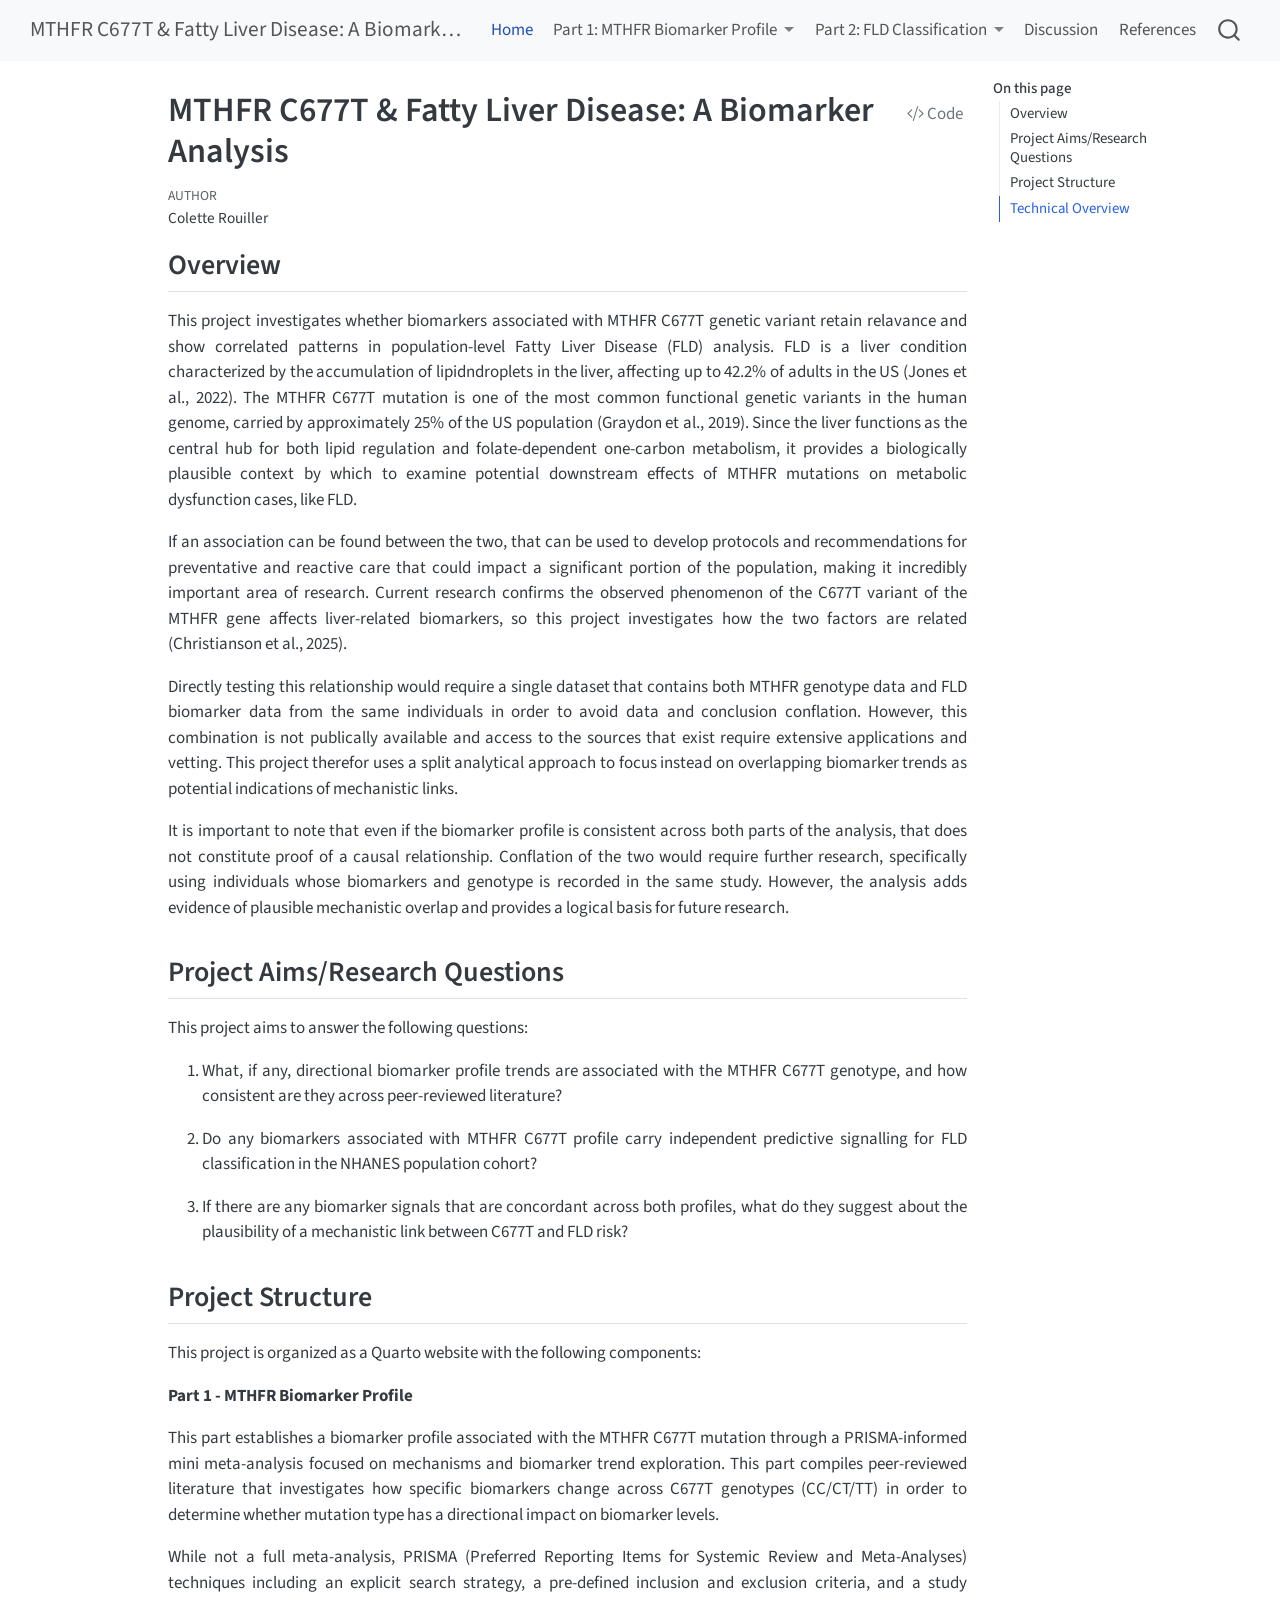
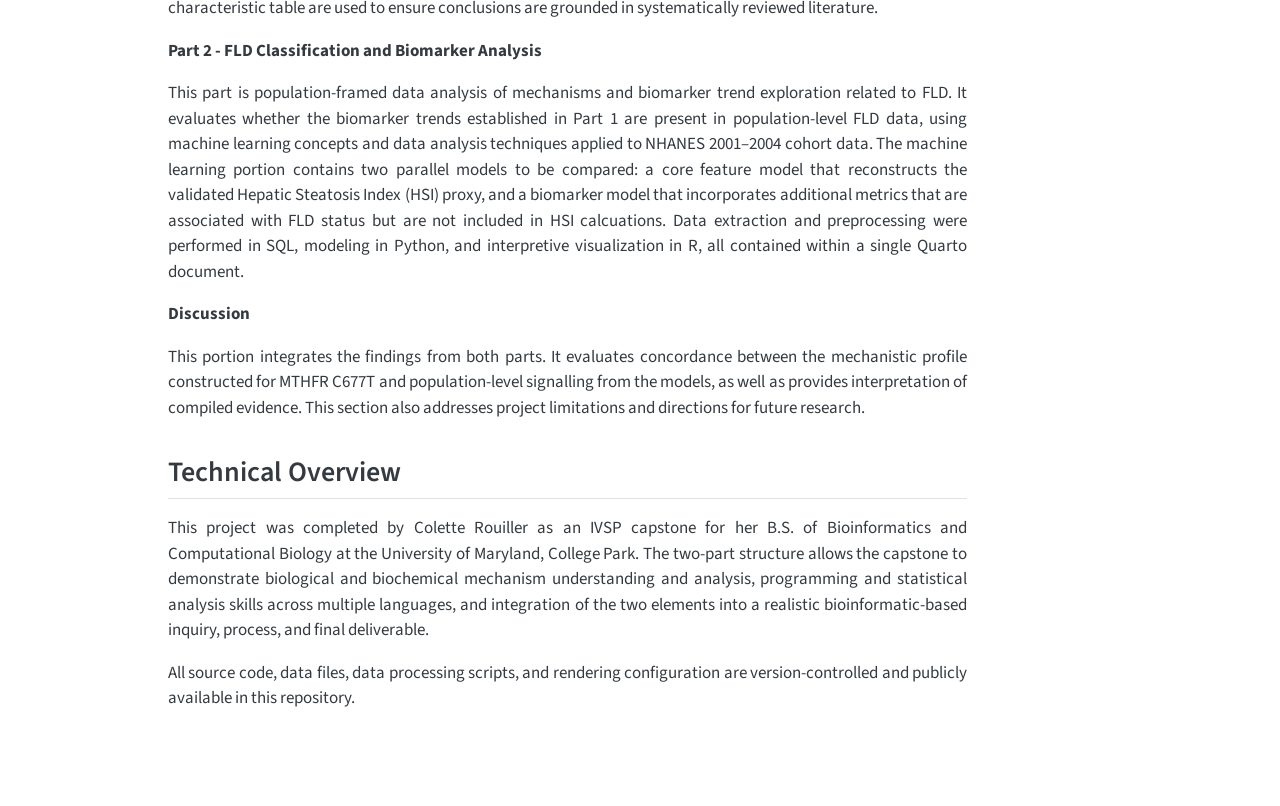
==== commit 7d37e5e5: "updated grammer and spelling for renderings - working on site presentation." ====
--- a/docs/index.html
+++ b/docs/index.html
@@ -133,12 +133,20 @@
     </a>
     <ul class="dropdown-menu" aria-labelledby="nav-menu-part-1-mthfr-biomarker-profile">    
         <li>
+    <a class="dropdown-item" href="./part1/background.html">
+ <span class="dropdown-text">1.1 Introduction &amp; Background</span></a>
+  </li>  
+        <li>
     <a class="dropdown-item" href="./part1/methods.html">
- <span class="dropdown-text">1.1 Methods</span></a>
+ <span class="dropdown-text">1.2 Methods</span></a>
   </li>  
         <li>
     <a class="dropdown-item" href="./part1/biomarker-analysis.html">
- <span class="dropdown-text">1.2 Biomarker Analysis</span></a>
+ <span class="dropdown-text">1.3 Biomarker Analysis</span></a>
+  </li>  
+        <li>
+    <a class="dropdown-item" href="./part1/conclusions_discussion.html">
+ <span class="dropdown-text">1.4 Synthesis &amp; Discussion</span></a>
   </li>  
     </ul>
   </li>
@@ -230,7 +238,7 @@
 <section id="overview" class="level2">
 <h2 class="anchored" data-anchor-id="overview">Overview</h2>
 <div class="justify">
-<p>This project investigates whether biomarkers associated with MTHFR C677T genetic variant retain relavance and show correlated patterns in population-level Fatty Liver Disease (FLD) analysis. FLD is a liver condition characterized by the accumulation of lipidndroplets in the liver, affecting up to 42.2% of adults in the US (Jones et al., 2022). “The MTHFR C677T mutation is one of the most common functional genetic variants in the human genome, carried by approximately 25% of the US population (Graydon et al., 2019). Since the liver functions as the central hub for both lipid regulation and folate-dependent one-carbon metabolism, it provides a biologically plausible context by which to examine potential downstream effects of MTHFR mutations on metabolic dysfunction cases, like FLD.</p>
+<p>This project investigates whether biomarkers associated with MTHFR C677T genetic variant retain relavance and show correlated patterns in population-level Fatty Liver Disease (FLD) analysis. FLD is a liver condition characterized by the accumulation of lipidndroplets in the liver, affecting up to 42.2% of adults in the US (Jones et al., 2022). The MTHFR C677T mutation is one of the most common functional genetic variants in the human genome, carried by approximately 25% of the US population (Graydon et al., 2019). Since the liver functions as the central hub for both lipid regulation and folate-dependent one-carbon metabolism, it provides a biologically plausible context by which to examine potential downstream effects of MTHFR mutations on metabolic dysfunction cases, like FLD.</p>
 <p>If an association can be found between the two, that can be used to develop protocols and recommendations for preventative and reactive care that could impact a significant portion of the population, making it incredibly important area of research. Current research confirms the observed phenomenon of the C677T variant of the MTHFR gene affects liver-related biomarkers, so this project investigates how the two factors are related (Christianson et al., 2025).</p>
 <p>Directly testing this relationship would require a single dataset that contains both MTHFR genotype data and FLD biomarker data from the same individuals in order to avoid data and conclusion conflation. However, this combination is not publically available and access to the sources that exist require extensive applications and vetting. This project therefor uses a split analytical approach to focus instead on overlapping biomarker trends as potential indications of mechanistic links.</p>
 <p>It is important to note that even if the biomarker profile is consistent across both parts of the analysis, that does not constitute proof of a causal relationship. Conflation of the two would require further research, specifically using individuals whose biomarkers and genotype is recorded in the same study. However, the analysis adds evidence of plausible mechanistic overlap and provides a logical basis for future research.</p>
@@ -257,7 +265,7 @@
 <p><strong>Part 2 - FLD Classification and Biomarker Analysis</strong></p>
 <p>This part is population-framed data analysis of mechanisms and biomarker trend exploration related to FLD. It evaluates whether the biomarker trends established in Part 1 are present in population-level FLD data, using machine learning concepts and data analysis techniques applied to NHANES 2001–2004 cohort data. The machine learning portion contains two parallel models to be compared: a core feature model that reconstructs the validated Hepatic Steatosis Index (HSI) proxy, and a biomarker model that incorporates additional metrics that are associated with FLD status but are not included in HSI calcuations. Data extraction and preprocessing were performed in SQL, modeling in Python, and interpretive visualization in R, all contained within a single Quarto document.</p>
 <p><strong>Discussion</strong></p>
-<p>This portion integreates the findings from both parts. It evaluates concordance between the mechanistic profile constructed for MTHFR C677T and population-level signalling from the models, as well as provides interpretation of compiled evidence. This section also addresses project limitations and directions for future research.</p>
+<p>This portion integrates the findings from both parts. It evaluates concordance between the mechanistic profile constructed for MTHFR C677T and population-level signalling from the models, as well as provides interpretation of compiled evidence. This section also addresses project limitations and directions for future research.</p>
 </div>
 </section>
 <section id="technical-overview" class="level2">
@@ -762,7 +770,7 @@
 <span id="cb1-19"><a href="#cb1-19" aria-hidden="true" tabindex="-1"></a>variant retain relavance and show correlated patterns in population-level Fatty </span>
 <span id="cb1-20"><a href="#cb1-20" aria-hidden="true" tabindex="-1"></a>Liver Disease (FLD) analysis. FLD is a liver condition characterized by the </span>
 <span id="cb1-21"><a href="#cb1-21" aria-hidden="true" tabindex="-1"></a>accumulation of lipidndroplets in the liver, affecting up to 42.2% of adults in </span>
-<span id="cb1-22"><a href="#cb1-22" aria-hidden="true" tabindex="-1"></a>the US (Jones et al., 2022). "The MTHFR C677T mutation is one of the most common</span>
+<span id="cb1-22"><a href="#cb1-22" aria-hidden="true" tabindex="-1"></a>the US (Jones et al., 2022). The MTHFR C677T mutation is one of the most common</span>
 <span id="cb1-23"><a href="#cb1-23" aria-hidden="true" tabindex="-1"></a>functional genetic variants in the human genome, carried by approximately 25% of </span>
 <span id="cb1-24"><a href="#cb1-24" aria-hidden="true" tabindex="-1"></a>the US population (Graydon et al., 2019). Since the liver functions as the central </span>
 <span id="cb1-25"><a href="#cb1-25" aria-hidden="true" tabindex="-1"></a>hub for both lipid regulation and folate-dependent one-carbon metabolism, it </span>
@@ -844,7 +852,7 @@
 <span id="cb1-101"><a href="#cb1-101" aria-hidden="true" tabindex="-1"></a></span>
 <span id="cb1-102"><a href="#cb1-102" aria-hidden="true" tabindex="-1"></a>**Discussion** </span>
 <span id="cb1-103"><a href="#cb1-103" aria-hidden="true" tabindex="-1"></a></span>
-<span id="cb1-104"><a href="#cb1-104" aria-hidden="true" tabindex="-1"></a>This portion integreates the findings from both parts. It evaluates concordance </span>
+<span id="cb1-104"><a href="#cb1-104" aria-hidden="true" tabindex="-1"></a>This portion integrates the findings from both parts. It evaluates concordance </span>
 <span id="cb1-105"><a href="#cb1-105" aria-hidden="true" tabindex="-1"></a>between the mechanistic profile constructed for MTHFR C677T and population-level</span>
 <span id="cb1-106"><a href="#cb1-106" aria-hidden="true" tabindex="-1"></a>signalling from the models, as well as provides interpretation of compiled evidence.</span>
 <span id="cb1-107"><a href="#cb1-107" aria-hidden="true" tabindex="-1"></a>This section also addresses project limitations and directions for future research. </span>
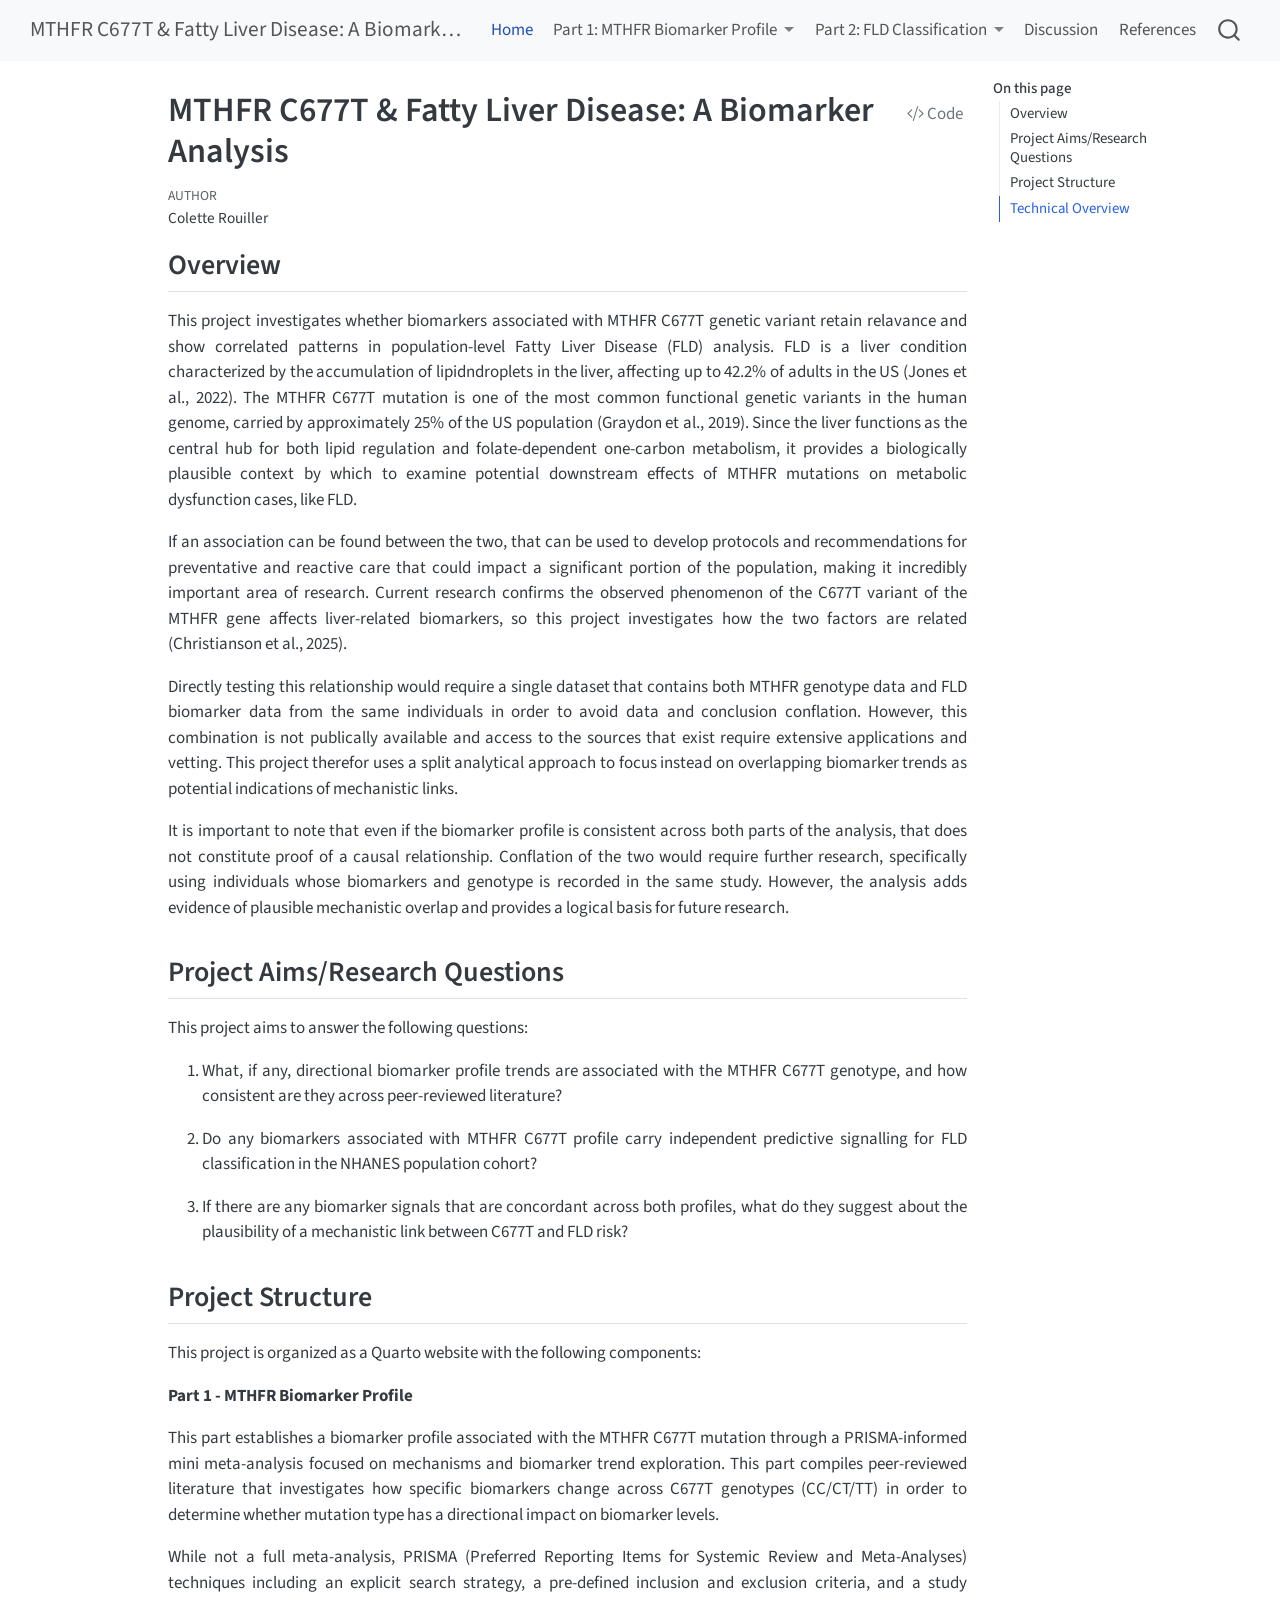
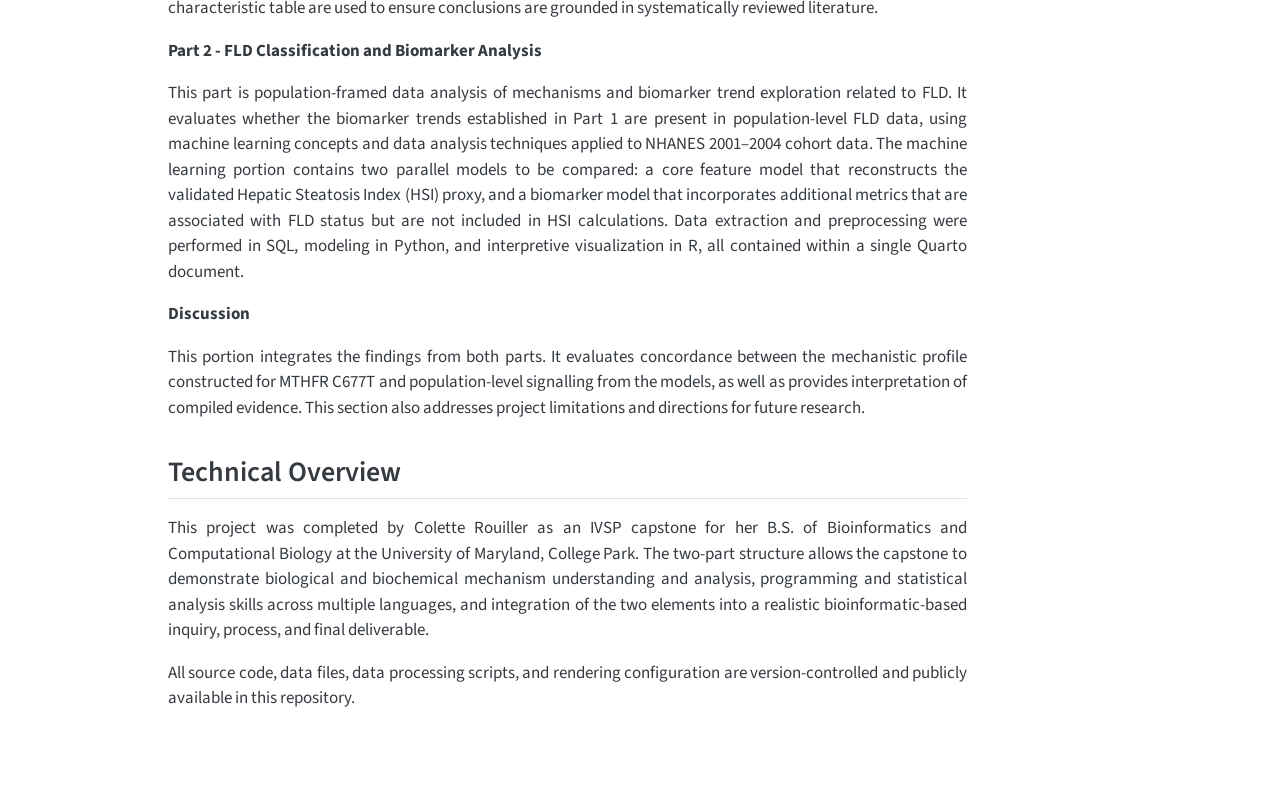
==== commit 860eb154: "Re-render site" ====
--- a/docs/index.html
+++ b/docs/index.html
@@ -104,6 +104,8 @@
 <style>html{ scroll-behavior: smooth; }</style>
 
 
+<link rel="stylesheet" href="part2/styles.css">
+<link rel="stylesheet" href="styles.css">
 </head>
 
 <body class="nav-fixed">
@@ -228,52 +230,37 @@
 </header>
 
 
-<div class="cell">
-<style type="text/css">
-.justify {
-  text-align: justify !important
-}
-</style>
-</div>
 <section id="overview" class="level2">
 <h2 class="anchored" data-anchor-id="overview">Overview</h2>
-<div class="justify">
 <p>This project investigates whether biomarkers associated with MTHFR C677T genetic variant retain relavance and show correlated patterns in population-level Fatty Liver Disease (FLD) analysis. FLD is a liver condition characterized by the accumulation of lipidndroplets in the liver, affecting up to 42.2% of adults in the US (Jones et al., 2022). The MTHFR C677T mutation is one of the most common functional genetic variants in the human genome, carried by approximately 25% of the US population (Graydon et al., 2019). Since the liver functions as the central hub for both lipid regulation and folate-dependent one-carbon metabolism, it provides a biologically plausible context by which to examine potential downstream effects of MTHFR mutations on metabolic dysfunction cases, like FLD.</p>
 <p>If an association can be found between the two, that can be used to develop protocols and recommendations for preventative and reactive care that could impact a significant portion of the population, making it incredibly important area of research. Current research confirms the observed phenomenon of the C677T variant of the MTHFR gene affects liver-related biomarkers, so this project investigates how the two factors are related (Christianson et al., 2025).</p>
 <p>Directly testing this relationship would require a single dataset that contains both MTHFR genotype data and FLD biomarker data from the same individuals in order to avoid data and conclusion conflation. However, this combination is not publically available and access to the sources that exist require extensive applications and vetting. This project therefor uses a split analytical approach to focus instead on overlapping biomarker trends as potential indications of mechanistic links.</p>
 <p>It is important to note that even if the biomarker profile is consistent across both parts of the analysis, that does not constitute proof of a causal relationship. Conflation of the two would require further research, specifically using individuals whose biomarkers and genotype is recorded in the same study. However, the analysis adds evidence of plausible mechanistic overlap and provides a logical basis for future research.</p>
-</div>
 </section>
 <section id="project-aimsresearch-questions" class="level2">
 <h2 class="anchored" data-anchor-id="project-aimsresearch-questions">Project Aims/Research Questions</h2>
-<div class="justify">
 <p>This project aims to answer the following questions:</p>
 <ol type="1">
 <li><p>What, if any, directional biomarker profile trends are associated with the MTHFR C677T genotype, and how consistent are they across peer-reviewed literature?</p></li>
 <li><p>Do any biomarkers associated with MTHFR C677T profile carry independent predictive signalling for FLD classification in the NHANES population cohort?</p></li>
 <li><p>If there are any biomarker signals that are concordant across both profiles, what do they suggest about the plausibility of a mechanistic link between C677T and FLD risk?</p></li>
 </ol>
-</div>
 </section>
 <section id="project-structure" class="level2">
 <h2 class="anchored" data-anchor-id="project-structure">Project Structure</h2>
-<div class="justify">
 <p>This project is organized as a Quarto website with the following components:</p>
 <p><strong>Part 1 - MTHFR Biomarker Profile</strong></p>
 <p>This part establishes a biomarker profile associated with the MTHFR C677T mutation through a PRISMA-informed mini meta-analysis focused on mechanisms and biomarker trend exploration. This part compiles peer-reviewed literature that investigates how specific biomarkers change across C677T genotypes (CC/CT/TT) in order to determine whether mutation type has a directional impact on biomarker levels.</p>
 <p>While not a full meta-analysis, PRISMA (Preferred Reporting Items for Systemic Review and Meta-Analyses) techniques including an explicit search strategy, a pre-defined inclusion and exclusion criteria, and a study characteristic table are used to ensure conclusions are grounded in systematically reviewed literature.</p>
 <p><strong>Part 2 - FLD Classification and Biomarker Analysis</strong></p>
-<p>This part is population-framed data analysis of mechanisms and biomarker trend exploration related to FLD. It evaluates whether the biomarker trends established in Part 1 are present in population-level FLD data, using machine learning concepts and data analysis techniques applied to NHANES 2001–2004 cohort data. The machine learning portion contains two parallel models to be compared: a core feature model that reconstructs the validated Hepatic Steatosis Index (HSI) proxy, and a biomarker model that incorporates additional metrics that are associated with FLD status but are not included in HSI calcuations. Data extraction and preprocessing were performed in SQL, modeling in Python, and interpretive visualization in R, all contained within a single Quarto document.</p>
+<p>This part is population-framed data analysis of mechanisms and biomarker trend exploration related to FLD. It evaluates whether the biomarker trends established in Part 1 are present in population-level FLD data, using machine learning concepts and data analysis techniques applied to NHANES 2001–2004 cohort data. The machine learning portion contains two parallel models to be compared: a core feature model that reconstructs the validated Hepatic Steatosis Index (HSI) proxy, and a biomarker model that incorporates additional metrics that are associated with FLD status but are not included in HSI calculations. Data extraction and preprocessing were performed in SQL, modeling in Python, and interpretive visualization in R, all contained within a single Quarto document.</p>
 <p><strong>Discussion</strong></p>
 <p>This portion integrates the findings from both parts. It evaluates concordance between the mechanistic profile constructed for MTHFR C677T and population-level signalling from the models, as well as provides interpretation of compiled evidence. This section also addresses project limitations and directions for future research.</p>
-</div>
 </section>
 <section id="technical-overview" class="level2">
 <h2 class="anchored" data-anchor-id="technical-overview">Technical Overview</h2>
-<div class="justify">
 <p>This project was completed by Colette Rouiller as an IVSP capstone for her B.S. of Bioinformatics and Computational Biology at the University of Maryland, College Park. The two-part structure allows the capstone to demonstrate biological and biochemical mechanism understanding and analysis, programming and statistical analysis skills across multiple languages, and integration of the two elements into a realistic bioinformatic-based inquiry, process, and final deliverable.</p>
 <p>All source code, data files, data processing scripts, and rendering configuration are version-controlled and publicly available in this repository.</p>
-</div>
 
 
 <!-- -->
@@ -752,130 +739,111 @@
 <div class="sourceCode" id="cb1" data-shortcodes="false"><pre class="sourceCode markdown code-with-copy"><code class="sourceCode markdown"><span id="cb1-1"><a href="#cb1-1" aria-hidden="true" tabindex="-1"></a><span class="co">---</span></span>
 <span id="cb1-2"><a href="#cb1-2" aria-hidden="true" tabindex="-1"></a><span class="an">title:</span><span class="co"> "MTHFR C677T &amp; Fatty Liver Disease: A Biomarker Analysis" </span></span>
 <span id="cb1-3"><a href="#cb1-3" aria-hidden="true" tabindex="-1"></a><span class="an">author:</span><span class="co"> "Colette Rouiller" </span></span>
-<span id="cb1-4"><a href="#cb1-4" aria-hidden="true" tabindex="-1"></a><span class="an">format:</span><span class="co"> html</span></span>
-<span id="cb1-5"><a href="#cb1-5" aria-hidden="true" tabindex="-1"></a><span class="an">engine:</span><span class="co"> knitr</span></span>
-<span id="cb1-6"><a href="#cb1-6" aria-hidden="true" tabindex="-1"></a><span class="co">---</span></span>
-<span id="cb1-7"><a href="#cb1-7" aria-hidden="true" tabindex="-1"></a></span>
-<span id="cb1-8"><a href="#cb1-8" aria-hidden="true" tabindex="-1"></a><span class="in">```{css, echo = FALSE}</span></span>
-<span id="cb1-9"><a href="#cb1-9" aria-hidden="true" tabindex="-1"></a><span class="in">.justify {</span></span>
-<span id="cb1-10"><a href="#cb1-10" aria-hidden="true" tabindex="-1"></a><span class="in">  text-align: justify !important</span></span>
-<span id="cb1-11"><a href="#cb1-11" aria-hidden="true" tabindex="-1"></a><span class="in">}</span></span>
-<span id="cb1-12"><a href="#cb1-12" aria-hidden="true" tabindex="-1"></a><span class="in">```</span></span>
-<span id="cb1-13"><a href="#cb1-13" aria-hidden="true" tabindex="-1"></a></span>
-<span id="cb1-14"><a href="#cb1-14" aria-hidden="true" tabindex="-1"></a><span class="fu">## Overview </span></span>
-<span id="cb1-15"><a href="#cb1-15" aria-hidden="true" tabindex="-1"></a></span>
-<span id="cb1-16"><a href="#cb1-16" aria-hidden="true" tabindex="-1"></a>::: {.justify}</span>
-<span id="cb1-17"><a href="#cb1-17" aria-hidden="true" tabindex="-1"></a></span>
-<span id="cb1-18"><a href="#cb1-18" aria-hidden="true" tabindex="-1"></a>This project investigates whether biomarkers associated with MTHFR C677T genetic</span>
-<span id="cb1-19"><a href="#cb1-19" aria-hidden="true" tabindex="-1"></a>variant retain relavance and show correlated patterns in population-level Fatty </span>
-<span id="cb1-20"><a href="#cb1-20" aria-hidden="true" tabindex="-1"></a>Liver Disease (FLD) analysis. FLD is a liver condition characterized by the </span>
-<span id="cb1-21"><a href="#cb1-21" aria-hidden="true" tabindex="-1"></a>accumulation of lipidndroplets in the liver, affecting up to 42.2% of adults in </span>
-<span id="cb1-22"><a href="#cb1-22" aria-hidden="true" tabindex="-1"></a>the US (Jones et al., 2022). The MTHFR C677T mutation is one of the most common</span>
-<span id="cb1-23"><a href="#cb1-23" aria-hidden="true" tabindex="-1"></a>functional genetic variants in the human genome, carried by approximately 25% of </span>
-<span id="cb1-24"><a href="#cb1-24" aria-hidden="true" tabindex="-1"></a>the US population (Graydon et al., 2019). Since the liver functions as the central </span>
-<span id="cb1-25"><a href="#cb1-25" aria-hidden="true" tabindex="-1"></a>hub for both lipid regulation and folate-dependent one-carbon metabolism, it </span>
-<span id="cb1-26"><a href="#cb1-26" aria-hidden="true" tabindex="-1"></a>provides a biologically plausible context by which to examine potential downstream</span>
-<span id="cb1-27"><a href="#cb1-27" aria-hidden="true" tabindex="-1"></a>effects of MTHFR mutations on metabolic dysfunction cases, like FLD. </span>
-<span id="cb1-28"><a href="#cb1-28" aria-hidden="true" tabindex="-1"></a></span>
-<span id="cb1-29"><a href="#cb1-29" aria-hidden="true" tabindex="-1"></a>If an association can be found between the two, that can be used to develop </span>
-<span id="cb1-30"><a href="#cb1-30" aria-hidden="true" tabindex="-1"></a>protocols and recommendations for preventative and reactive care that could impact </span>
-<span id="cb1-31"><a href="#cb1-31" aria-hidden="true" tabindex="-1"></a>a significant portion of the population, making it incredibly important area of </span>
-<span id="cb1-32"><a href="#cb1-32" aria-hidden="true" tabindex="-1"></a>research. Current research confirms the observed phenomenon of the C677T variant </span>
-<span id="cb1-33"><a href="#cb1-33" aria-hidden="true" tabindex="-1"></a>of the MTHFR gene affects liver-related biomarkers, so this project investigates </span>
-<span id="cb1-34"><a href="#cb1-34" aria-hidden="true" tabindex="-1"></a>how the two factors are related (Christianson et al., 2025).</span>
-<span id="cb1-35"><a href="#cb1-35" aria-hidden="true" tabindex="-1"></a></span>
-<span id="cb1-36"><a href="#cb1-36" aria-hidden="true" tabindex="-1"></a>Directly testing this relationship would require a single dataset that contains </span>
-<span id="cb1-37"><a href="#cb1-37" aria-hidden="true" tabindex="-1"></a>both MTHFR genotype data and FLD biomarker data from the same individuals in order </span>
-<span id="cb1-38"><a href="#cb1-38" aria-hidden="true" tabindex="-1"></a>to avoid data and conclusion conflation. However, this combination is not publically</span>
-<span id="cb1-39"><a href="#cb1-39" aria-hidden="true" tabindex="-1"></a>available and access to the sources that exist require extensive applications and </span>
-<span id="cb1-40"><a href="#cb1-40" aria-hidden="true" tabindex="-1"></a>vetting. This project therefor uses a split analytical approach to focus instead on </span>
-<span id="cb1-41"><a href="#cb1-41" aria-hidden="true" tabindex="-1"></a>overlapping biomarker trends as potential indications of mechanistic links. </span>
-<span id="cb1-42"><a href="#cb1-42" aria-hidden="true" tabindex="-1"></a></span>
-<span id="cb1-43"><a href="#cb1-43" aria-hidden="true" tabindex="-1"></a>It is important to note that even if the biomarker profile is consistent across </span>
-<span id="cb1-44"><a href="#cb1-44" aria-hidden="true" tabindex="-1"></a>both parts of the analysis, that does not constitute proof of a causal relationship.</span>
-<span id="cb1-45"><a href="#cb1-45" aria-hidden="true" tabindex="-1"></a>Conflation of the two would require further research, specifically using individuals</span>
-<span id="cb1-46"><a href="#cb1-46" aria-hidden="true" tabindex="-1"></a>whose biomarkers and genotype is recorded in the same study. However, the analysis </span>
-<span id="cb1-47"><a href="#cb1-47" aria-hidden="true" tabindex="-1"></a>adds evidence of plausible mechanistic overlap and provides a logical basis for</span>
-<span id="cb1-48"><a href="#cb1-48" aria-hidden="true" tabindex="-1"></a>future research.</span>
-<span id="cb1-49"><a href="#cb1-49" aria-hidden="true" tabindex="-1"></a></span>
-<span id="cb1-50"><a href="#cb1-50" aria-hidden="true" tabindex="-1"></a>:::</span>
-<span id="cb1-51"><a href="#cb1-51" aria-hidden="true" tabindex="-1"></a></span>
-<span id="cb1-52"><a href="#cb1-52" aria-hidden="true" tabindex="-1"></a><span class="fu">## Project Aims/Research Questions </span></span>
+<span id="cb1-4"><a href="#cb1-4" aria-hidden="true" tabindex="-1"></a><span class="an">format:</span><span class="co"> </span></span>
+<span id="cb1-5"><a href="#cb1-5" aria-hidden="true" tabindex="-1"></a><span class="co">  html:</span></span>
+<span id="cb1-6"><a href="#cb1-6" aria-hidden="true" tabindex="-1"></a><span class="co">    css: styles.css</span></span>
+<span id="cb1-7"><a href="#cb1-7" aria-hidden="true" tabindex="-1"></a><span class="an">engine:</span><span class="co"> knitr</span></span>
+<span id="cb1-8"><a href="#cb1-8" aria-hidden="true" tabindex="-1"></a><span class="co">---</span></span>
+<span id="cb1-9"><a href="#cb1-9" aria-hidden="true" tabindex="-1"></a></span>
+<span id="cb1-10"><a href="#cb1-10" aria-hidden="true" tabindex="-1"></a><span class="fu">## Overview </span></span>
+<span id="cb1-11"><a href="#cb1-11" aria-hidden="true" tabindex="-1"></a></span>
+<span id="cb1-12"><a href="#cb1-12" aria-hidden="true" tabindex="-1"></a>This project investigates whether biomarkers associated with MTHFR C677T genetic</span>
+<span id="cb1-13"><a href="#cb1-13" aria-hidden="true" tabindex="-1"></a>variant retain relavance and show correlated patterns in population-level Fatty </span>
+<span id="cb1-14"><a href="#cb1-14" aria-hidden="true" tabindex="-1"></a>Liver Disease (FLD) analysis. FLD is a liver condition characterized by the </span>
+<span id="cb1-15"><a href="#cb1-15" aria-hidden="true" tabindex="-1"></a>accumulation of lipidndroplets in the liver, affecting up to 42.2% of adults in </span>
+<span id="cb1-16"><a href="#cb1-16" aria-hidden="true" tabindex="-1"></a>the US (Jones et al., 2022). The MTHFR C677T mutation is one of the most common</span>
+<span id="cb1-17"><a href="#cb1-17" aria-hidden="true" tabindex="-1"></a>functional genetic variants in the human genome, carried by approximately 25% of </span>
+<span id="cb1-18"><a href="#cb1-18" aria-hidden="true" tabindex="-1"></a>the US population (Graydon et al., 2019). Since the liver functions as the central </span>
+<span id="cb1-19"><a href="#cb1-19" aria-hidden="true" tabindex="-1"></a>hub for both lipid regulation and folate-dependent one-carbon metabolism, it </span>
+<span id="cb1-20"><a href="#cb1-20" aria-hidden="true" tabindex="-1"></a>provides a biologically plausible context by which to examine potential downstream</span>
+<span id="cb1-21"><a href="#cb1-21" aria-hidden="true" tabindex="-1"></a>effects of MTHFR mutations on metabolic dysfunction cases, like FLD. </span>
+<span id="cb1-22"><a href="#cb1-22" aria-hidden="true" tabindex="-1"></a></span>
+<span id="cb1-23"><a href="#cb1-23" aria-hidden="true" tabindex="-1"></a>If an association can be found between the two, that can be used to develop </span>
+<span id="cb1-24"><a href="#cb1-24" aria-hidden="true" tabindex="-1"></a>protocols and recommendations for preventative and reactive care that could impact </span>
+<span id="cb1-25"><a href="#cb1-25" aria-hidden="true" tabindex="-1"></a>a significant portion of the population, making it incredibly important area of </span>
+<span id="cb1-26"><a href="#cb1-26" aria-hidden="true" tabindex="-1"></a>research. Current research confirms the observed phenomenon of the C677T variant </span>
+<span id="cb1-27"><a href="#cb1-27" aria-hidden="true" tabindex="-1"></a>of the MTHFR gene affects liver-related biomarkers, so this project investigates </span>
+<span id="cb1-28"><a href="#cb1-28" aria-hidden="true" tabindex="-1"></a>how the two factors are related (Christianson et al., 2025).</span>
+<span id="cb1-29"><a href="#cb1-29" aria-hidden="true" tabindex="-1"></a></span>
+<span id="cb1-30"><a href="#cb1-30" aria-hidden="true" tabindex="-1"></a>Directly testing this relationship would require a single dataset that contains </span>
+<span id="cb1-31"><a href="#cb1-31" aria-hidden="true" tabindex="-1"></a>both MTHFR genotype data and FLD biomarker data from the same individuals in order </span>
+<span id="cb1-32"><a href="#cb1-32" aria-hidden="true" tabindex="-1"></a>to avoid data and conclusion conflation. However, this combination is not publically</span>
+<span id="cb1-33"><a href="#cb1-33" aria-hidden="true" tabindex="-1"></a>available and access to the sources that exist require extensive applications and </span>
+<span id="cb1-34"><a href="#cb1-34" aria-hidden="true" tabindex="-1"></a>vetting. This project therefor uses a split analytical approach to focus instead on </span>
+<span id="cb1-35"><a href="#cb1-35" aria-hidden="true" tabindex="-1"></a>overlapping biomarker trends as potential indications of mechanistic links. </span>
+<span id="cb1-36"><a href="#cb1-36" aria-hidden="true" tabindex="-1"></a></span>
+<span id="cb1-37"><a href="#cb1-37" aria-hidden="true" tabindex="-1"></a>It is important to note that even if the biomarker profile is consistent across </span>
+<span id="cb1-38"><a href="#cb1-38" aria-hidden="true" tabindex="-1"></a>both parts of the analysis, that does not constitute proof of a causal relationship.</span>
+<span id="cb1-39"><a href="#cb1-39" aria-hidden="true" tabindex="-1"></a>Conflation of the two would require further research, specifically using individuals</span>
+<span id="cb1-40"><a href="#cb1-40" aria-hidden="true" tabindex="-1"></a>whose biomarkers and genotype is recorded in the same study. However, the analysis </span>
+<span id="cb1-41"><a href="#cb1-41" aria-hidden="true" tabindex="-1"></a>adds evidence of plausible mechanistic overlap and provides a logical basis for</span>
+<span id="cb1-42"><a href="#cb1-42" aria-hidden="true" tabindex="-1"></a>future research.</span>
+<span id="cb1-43"><a href="#cb1-43" aria-hidden="true" tabindex="-1"></a></span>
+<span id="cb1-44"><a href="#cb1-44" aria-hidden="true" tabindex="-1"></a><span class="fu">## Project Aims/Research Questions </span></span>
+<span id="cb1-45"><a href="#cb1-45" aria-hidden="true" tabindex="-1"></a></span>
+<span id="cb1-46"><a href="#cb1-46" aria-hidden="true" tabindex="-1"></a>This project aims to answer the following questions: </span>
+<span id="cb1-47"><a href="#cb1-47" aria-hidden="true" tabindex="-1"></a></span>
+<span id="cb1-48"><a href="#cb1-48" aria-hidden="true" tabindex="-1"></a><span class="ss">1. </span>What, if any, directional biomarker profile trends are associated with the MTHFR </span>
+<span id="cb1-49"><a href="#cb1-49" aria-hidden="true" tabindex="-1"></a>C677T genotype, and how consistent are they across peer-reviewed literature? </span>
+<span id="cb1-50"><a href="#cb1-50" aria-hidden="true" tabindex="-1"></a></span>
+<span id="cb1-51"><a href="#cb1-51" aria-hidden="true" tabindex="-1"></a><span class="ss">2. </span>Do any biomarkers associated with MTHFR C677T profile carry independent predictive</span>
+<span id="cb1-52"><a href="#cb1-52" aria-hidden="true" tabindex="-1"></a>signalling for FLD classification in the NHANES population cohort?</span>
 <span id="cb1-53"><a href="#cb1-53" aria-hidden="true" tabindex="-1"></a></span>
-<span id="cb1-54"><a href="#cb1-54" aria-hidden="true" tabindex="-1"></a>::: {.justify}</span>
-<span id="cb1-55"><a href="#cb1-55" aria-hidden="true" tabindex="-1"></a></span>
-<span id="cb1-56"><a href="#cb1-56" aria-hidden="true" tabindex="-1"></a>This project aims to answer the following questions: </span>
+<span id="cb1-54"><a href="#cb1-54" aria-hidden="true" tabindex="-1"></a><span class="ss">3. </span>If there are any biomarker signals that are concordant across both profiles, </span>
+<span id="cb1-55"><a href="#cb1-55" aria-hidden="true" tabindex="-1"></a>what do they suggest about the plausibility of a mechanistic link between C677T </span>
+<span id="cb1-56"><a href="#cb1-56" aria-hidden="true" tabindex="-1"></a>and FLD risk? </span>
 <span id="cb1-57"><a href="#cb1-57" aria-hidden="true" tabindex="-1"></a></span>
-<span id="cb1-58"><a href="#cb1-58" aria-hidden="true" tabindex="-1"></a><span class="ss">1. </span>What, if any, directional biomarker profile trends are associated with the MTHFR </span>
-<span id="cb1-59"><a href="#cb1-59" aria-hidden="true" tabindex="-1"></a>C677T genotype, and how consistent are they across peer-reviewed literature? </span>
-<span id="cb1-60"><a href="#cb1-60" aria-hidden="true" tabindex="-1"></a></span>
-<span id="cb1-61"><a href="#cb1-61" aria-hidden="true" tabindex="-1"></a><span class="ss">2. </span>Do any biomarkers associated with MTHFR C677T profile carry independent predictive</span>
-<span id="cb1-62"><a href="#cb1-62" aria-hidden="true" tabindex="-1"></a>signalling for FLD classification in the NHANES population cohort?</span>
+<span id="cb1-58"><a href="#cb1-58" aria-hidden="true" tabindex="-1"></a><span class="fu">## Project Structure </span></span>
+<span id="cb1-59"><a href="#cb1-59" aria-hidden="true" tabindex="-1"></a></span>
+<span id="cb1-60"><a href="#cb1-60" aria-hidden="true" tabindex="-1"></a>This project is organized as a Quarto website with the following components:</span>
+<span id="cb1-61"><a href="#cb1-61" aria-hidden="true" tabindex="-1"></a></span>
+<span id="cb1-62"><a href="#cb1-62" aria-hidden="true" tabindex="-1"></a>**Part 1 - MTHFR Biomarker Profile**</span>
 <span id="cb1-63"><a href="#cb1-63" aria-hidden="true" tabindex="-1"></a></span>
-<span id="cb1-64"><a href="#cb1-64" aria-hidden="true" tabindex="-1"></a><span class="ss">3. </span>If there are any biomarker signals that are concordant across both profiles, </span>
-<span id="cb1-65"><a href="#cb1-65" aria-hidden="true" tabindex="-1"></a>what do they suggest about the plausibility of a mechanistic link between C677T </span>
-<span id="cb1-66"><a href="#cb1-66" aria-hidden="true" tabindex="-1"></a>and FLD risk? </span>
-<span id="cb1-67"><a href="#cb1-67" aria-hidden="true" tabindex="-1"></a></span>
-<span id="cb1-68"><a href="#cb1-68" aria-hidden="true" tabindex="-1"></a>:::</span>
+<span id="cb1-64"><a href="#cb1-64" aria-hidden="true" tabindex="-1"></a>This part establishes a biomarker profile associated with the MTHFR C677T mutation</span>
+<span id="cb1-65"><a href="#cb1-65" aria-hidden="true" tabindex="-1"></a>through a PRISMA-informed mini meta-analysis focused on mechanisms and biomarker </span>
+<span id="cb1-66"><a href="#cb1-66" aria-hidden="true" tabindex="-1"></a>trend exploration. This part compiles peer-reviewed literature that investigates </span>
+<span id="cb1-67"><a href="#cb1-67" aria-hidden="true" tabindex="-1"></a>how specific biomarkers change across C677T genotypes (CC/CT/TT) in order to </span>
+<span id="cb1-68"><a href="#cb1-68" aria-hidden="true" tabindex="-1"></a>determine whether mutation type has a directional impact on biomarker levels.</span>
 <span id="cb1-69"><a href="#cb1-69" aria-hidden="true" tabindex="-1"></a></span>
-<span id="cb1-70"><a href="#cb1-70" aria-hidden="true" tabindex="-1"></a><span class="fu">## Project Structure </span></span>
-<span id="cb1-71"><a href="#cb1-71" aria-hidden="true" tabindex="-1"></a></span>
-<span id="cb1-72"><a href="#cb1-72" aria-hidden="true" tabindex="-1"></a>::: {.justify}</span>
-<span id="cb1-73"><a href="#cb1-73" aria-hidden="true" tabindex="-1"></a></span>
-<span id="cb1-74"><a href="#cb1-74" aria-hidden="true" tabindex="-1"></a>This project is organized as a Quarto website with the following components:</span>
-<span id="cb1-75"><a href="#cb1-75" aria-hidden="true" tabindex="-1"></a></span>
-<span id="cb1-76"><a href="#cb1-76" aria-hidden="true" tabindex="-1"></a>**Part 1 - MTHFR Biomarker Profile**</span>
-<span id="cb1-77"><a href="#cb1-77" aria-hidden="true" tabindex="-1"></a></span>
-<span id="cb1-78"><a href="#cb1-78" aria-hidden="true" tabindex="-1"></a>This part establishes a biomarker profile associated with the MTHFR C677T mutation</span>
-<span id="cb1-79"><a href="#cb1-79" aria-hidden="true" tabindex="-1"></a>through a PRISMA-informed mini meta-analysis focused on mechanisms and biomarker </span>
-<span id="cb1-80"><a href="#cb1-80" aria-hidden="true" tabindex="-1"></a>trend exploration. This part compiles peer-reviewed literature that investigates </span>
-<span id="cb1-81"><a href="#cb1-81" aria-hidden="true" tabindex="-1"></a>how specific biomarkers change across C677T genotypes (CC/CT/TT) in order to </span>
-<span id="cb1-82"><a href="#cb1-82" aria-hidden="true" tabindex="-1"></a>determine whether mutation type has a directional impact on biomarker levels.</span>
-<span id="cb1-83"><a href="#cb1-83" aria-hidden="true" tabindex="-1"></a></span>
-<span id="cb1-84"><a href="#cb1-84" aria-hidden="true" tabindex="-1"></a>While not a full meta-analysis, PRISMA (Preferred Reporting Items for Systemic </span>
-<span id="cb1-85"><a href="#cb1-85" aria-hidden="true" tabindex="-1"></a>Review and Meta-Analyses) techniques including an explicit search strategy, a </span>
-<span id="cb1-86"><a href="#cb1-86" aria-hidden="true" tabindex="-1"></a>pre-defined inclusion and exclusion criteria, and a study characteristic table </span>
-<span id="cb1-87"><a href="#cb1-87" aria-hidden="true" tabindex="-1"></a>are used to ensure conclusions are grounded in systematically reviewed literature. </span>
-<span id="cb1-88"><a href="#cb1-88" aria-hidden="true" tabindex="-1"></a></span>
-<span id="cb1-89"><a href="#cb1-89" aria-hidden="true" tabindex="-1"></a>**Part 2 - FLD Classification and Biomarker Analysis**</span>
-<span id="cb1-90"><a href="#cb1-90" aria-hidden="true" tabindex="-1"></a></span>
-<span id="cb1-91"><a href="#cb1-91" aria-hidden="true" tabindex="-1"></a>This part is population-framed data analysis of mechanisms and biomarker trend </span>
-<span id="cb1-92"><a href="#cb1-92" aria-hidden="true" tabindex="-1"></a>exploration related to FLD. It evaluates whether the biomarker trends </span>
-<span id="cb1-93"><a href="#cb1-93" aria-hidden="true" tabindex="-1"></a>established in Part 1 are present in population-level FLD data, using machine </span>
-<span id="cb1-94"><a href="#cb1-94" aria-hidden="true" tabindex="-1"></a>learning concepts and data analysis techniques applied to NHANES 2001–2004 cohort</span>
-<span id="cb1-95"><a href="#cb1-95" aria-hidden="true" tabindex="-1"></a>data. The machine learning portion contains two parallel models to be compared: </span>
-<span id="cb1-96"><a href="#cb1-96" aria-hidden="true" tabindex="-1"></a>a core feature model that reconstructs the validated Hepatic Steatosis Index (HSI) </span>
-<span id="cb1-97"><a href="#cb1-97" aria-hidden="true" tabindex="-1"></a>proxy, and a biomarker model that incorporates additional metrics that are </span>
-<span id="cb1-98"><a href="#cb1-98" aria-hidden="true" tabindex="-1"></a>associated with FLD status but are not included in HSI calcuations. Data extraction </span>
-<span id="cb1-99"><a href="#cb1-99" aria-hidden="true" tabindex="-1"></a>and preprocessing were performed in SQL, modeling in Python, and interpretive </span>
-<span id="cb1-100"><a href="#cb1-100" aria-hidden="true" tabindex="-1"></a>visualization in R, all contained within a single Quarto document. </span>
-<span id="cb1-101"><a href="#cb1-101" aria-hidden="true" tabindex="-1"></a></span>
-<span id="cb1-102"><a href="#cb1-102" aria-hidden="true" tabindex="-1"></a>**Discussion** </span>
+<span id="cb1-70"><a href="#cb1-70" aria-hidden="true" tabindex="-1"></a>While not a full meta-analysis, PRISMA (Preferred Reporting Items for Systemic </span>
+<span id="cb1-71"><a href="#cb1-71" aria-hidden="true" tabindex="-1"></a>Review and Meta-Analyses) techniques including an explicit search strategy, a </span>
+<span id="cb1-72"><a href="#cb1-72" aria-hidden="true" tabindex="-1"></a>pre-defined inclusion and exclusion criteria, and a study characteristic table </span>
+<span id="cb1-73"><a href="#cb1-73" aria-hidden="true" tabindex="-1"></a>are used to ensure conclusions are grounded in systematically reviewed literature. </span>
+<span id="cb1-74"><a href="#cb1-74" aria-hidden="true" tabindex="-1"></a></span>
+<span id="cb1-75"><a href="#cb1-75" aria-hidden="true" tabindex="-1"></a>**Part 2 - FLD Classification and Biomarker Analysis**</span>
+<span id="cb1-76"><a href="#cb1-76" aria-hidden="true" tabindex="-1"></a></span>
+<span id="cb1-77"><a href="#cb1-77" aria-hidden="true" tabindex="-1"></a>This part is population-framed data analysis of mechanisms and biomarker trend </span>
+<span id="cb1-78"><a href="#cb1-78" aria-hidden="true" tabindex="-1"></a>exploration related to FLD. It evaluates whether the biomarker trends </span>
+<span id="cb1-79"><a href="#cb1-79" aria-hidden="true" tabindex="-1"></a>established in Part 1 are present in population-level FLD data, using machine </span>
+<span id="cb1-80"><a href="#cb1-80" aria-hidden="true" tabindex="-1"></a>learning concepts and data analysis techniques applied to NHANES 2001–2004 cohort</span>
+<span id="cb1-81"><a href="#cb1-81" aria-hidden="true" tabindex="-1"></a>data. The machine learning portion contains two parallel models to be compared: </span>
+<span id="cb1-82"><a href="#cb1-82" aria-hidden="true" tabindex="-1"></a>a core feature model that reconstructs the validated Hepatic Steatosis Index (HSI) </span>
+<span id="cb1-83"><a href="#cb1-83" aria-hidden="true" tabindex="-1"></a>proxy, and a biomarker model that incorporates additional metrics that are </span>
+<span id="cb1-84"><a href="#cb1-84" aria-hidden="true" tabindex="-1"></a>associated with FLD status but are not included in HSI calculations. Data extraction </span>
+<span id="cb1-85"><a href="#cb1-85" aria-hidden="true" tabindex="-1"></a>and preprocessing were performed in SQL, modeling in Python, and interpretive </span>
+<span id="cb1-86"><a href="#cb1-86" aria-hidden="true" tabindex="-1"></a>visualization in R, all contained within a single Quarto document. </span>
+<span id="cb1-87"><a href="#cb1-87" aria-hidden="true" tabindex="-1"></a></span>
+<span id="cb1-88"><a href="#cb1-88" aria-hidden="true" tabindex="-1"></a>**Discussion** </span>
+<span id="cb1-89"><a href="#cb1-89" aria-hidden="true" tabindex="-1"></a></span>
+<span id="cb1-90"><a href="#cb1-90" aria-hidden="true" tabindex="-1"></a>This portion integrates the findings from both parts. It evaluates concordance </span>
+<span id="cb1-91"><a href="#cb1-91" aria-hidden="true" tabindex="-1"></a>between the mechanistic profile constructed for MTHFR C677T and population-level</span>
+<span id="cb1-92"><a href="#cb1-92" aria-hidden="true" tabindex="-1"></a>signalling from the models, as well as provides interpretation of compiled evidence.</span>
+<span id="cb1-93"><a href="#cb1-93" aria-hidden="true" tabindex="-1"></a>This section also addresses project limitations and directions for future research. </span>
+<span id="cb1-94"><a href="#cb1-94" aria-hidden="true" tabindex="-1"></a></span>
+<span id="cb1-95"><a href="#cb1-95" aria-hidden="true" tabindex="-1"></a><span class="fu">## Technical Overview </span></span>
+<span id="cb1-96"><a href="#cb1-96" aria-hidden="true" tabindex="-1"></a></span>
+<span id="cb1-97"><a href="#cb1-97" aria-hidden="true" tabindex="-1"></a>This project was completed by Colette Rouiller as an IVSP capstone for her B.S. </span>
+<span id="cb1-98"><a href="#cb1-98" aria-hidden="true" tabindex="-1"></a>of Bioinformatics and Computational Biology at the University of Maryland, College </span>
+<span id="cb1-99"><a href="#cb1-99" aria-hidden="true" tabindex="-1"></a>Park. The two-part structure allows the capstone to demonstrate biological and </span>
+<span id="cb1-100"><a href="#cb1-100" aria-hidden="true" tabindex="-1"></a>biochemical mechanism understanding and analysis, programming and statistical analysis </span>
+<span id="cb1-101"><a href="#cb1-101" aria-hidden="true" tabindex="-1"></a>skills across multiple languages, and integration of the two elements into a realistic</span>
+<span id="cb1-102"><a href="#cb1-102" aria-hidden="true" tabindex="-1"></a>bioinformatic-based inquiry, process, and final deliverable. </span>
 <span id="cb1-103"><a href="#cb1-103" aria-hidden="true" tabindex="-1"></a></span>
-<span id="cb1-104"><a href="#cb1-104" aria-hidden="true" tabindex="-1"></a>This portion integrates the findings from both parts. It evaluates concordance </span>
-<span id="cb1-105"><a href="#cb1-105" aria-hidden="true" tabindex="-1"></a>between the mechanistic profile constructed for MTHFR C677T and population-level</span>
-<span id="cb1-106"><a href="#cb1-106" aria-hidden="true" tabindex="-1"></a>signalling from the models, as well as provides interpretation of compiled evidence.</span>
-<span id="cb1-107"><a href="#cb1-107" aria-hidden="true" tabindex="-1"></a>This section also addresses project limitations and directions for future research. </span>
-<span id="cb1-108"><a href="#cb1-108" aria-hidden="true" tabindex="-1"></a></span>
-<span id="cb1-109"><a href="#cb1-109" aria-hidden="true" tabindex="-1"></a>:::</span>
-<span id="cb1-110"><a href="#cb1-110" aria-hidden="true" tabindex="-1"></a></span>
-<span id="cb1-111"><a href="#cb1-111" aria-hidden="true" tabindex="-1"></a><span class="fu">## Technical Overview </span></span>
-<span id="cb1-112"><a href="#cb1-112" aria-hidden="true" tabindex="-1"></a></span>
-<span id="cb1-113"><a href="#cb1-113" aria-hidden="true" tabindex="-1"></a>::: {.justify}</span>
-<span id="cb1-114"><a href="#cb1-114" aria-hidden="true" tabindex="-1"></a></span>
-<span id="cb1-115"><a href="#cb1-115" aria-hidden="true" tabindex="-1"></a>This project was completed by Colette Rouiller as an IVSP capstone for her B.S. </span>
-<span id="cb1-116"><a href="#cb1-116" aria-hidden="true" tabindex="-1"></a>of Bioinformatics and Computational Biology at the University of Maryland, College </span>
-<span id="cb1-117"><a href="#cb1-117" aria-hidden="true" tabindex="-1"></a>Park. The two-part structure allows the capstone to demonstrate biological and </span>
-<span id="cb1-118"><a href="#cb1-118" aria-hidden="true" tabindex="-1"></a>biochemical mechanism understanding and analysis, programming and statistical analysis </span>
-<span id="cb1-119"><a href="#cb1-119" aria-hidden="true" tabindex="-1"></a>skills across multiple languages, and integration of the two elements into a realistic</span>
-<span id="cb1-120"><a href="#cb1-120" aria-hidden="true" tabindex="-1"></a>bioinformatic-based inquiry, process, and final deliverable. </span>
-<span id="cb1-121"><a href="#cb1-121" aria-hidden="true" tabindex="-1"></a></span>
-<span id="cb1-122"><a href="#cb1-122" aria-hidden="true" tabindex="-1"></a>All source code, data files, data processing scripts, and rendering configuration </span>
-<span id="cb1-123"><a href="#cb1-123" aria-hidden="true" tabindex="-1"></a>are version-controlled and publicly available in this repository.</span>
-<span id="cb1-124"><a href="#cb1-124" aria-hidden="true" tabindex="-1"></a></span>
-<span id="cb1-125"><a href="#cb1-125" aria-hidden="true" tabindex="-1"></a>:::</span>
-<span id="cb1-126"><a href="#cb1-126" aria-hidden="true" tabindex="-1"></a>  </span>
-<span id="cb1-127"><a href="#cb1-127" aria-hidden="true" tabindex="-1"></a></span></code><button title="Copy to Clipboard" class="code-copy-button" data-in-quarto-modal=""><i class="bi"></i></button></pre></div>
+<span id="cb1-104"><a href="#cb1-104" aria-hidden="true" tabindex="-1"></a>All source code, data files, data processing scripts, and rendering configuration </span>
+<span id="cb1-105"><a href="#cb1-105" aria-hidden="true" tabindex="-1"></a>are version-controlled and publicly available in this repository.</span>
+<span id="cb1-106"><a href="#cb1-106" aria-hidden="true" tabindex="-1"></a></span>
+<span id="cb1-107"><a href="#cb1-107" aria-hidden="true" tabindex="-1"></a>  </span>
+<span id="cb1-108"><a href="#cb1-108" aria-hidden="true" tabindex="-1"></a></span></code><button title="Copy to Clipboard" class="code-copy-button" data-in-quarto-modal=""><i class="bi"></i></button></pre></div>
 </div></div></div></div></div>
 </div> <!-- /content -->
 
--- a/docs/part2/styles.css
+++ b/docs/part2/styles.css
@@ -0,0 +1,12 @@
+/*formatting for website - editing as needed during project development */
+
+/* prose justified alignment */
+body .content p,
+body main p {
+  text-align: justify;
+}
+
+/* sidebar odd spacing (underline/justified conflict resolution) */
+.sidebar-navigation, #TOC {
+  text-align: left;
+}
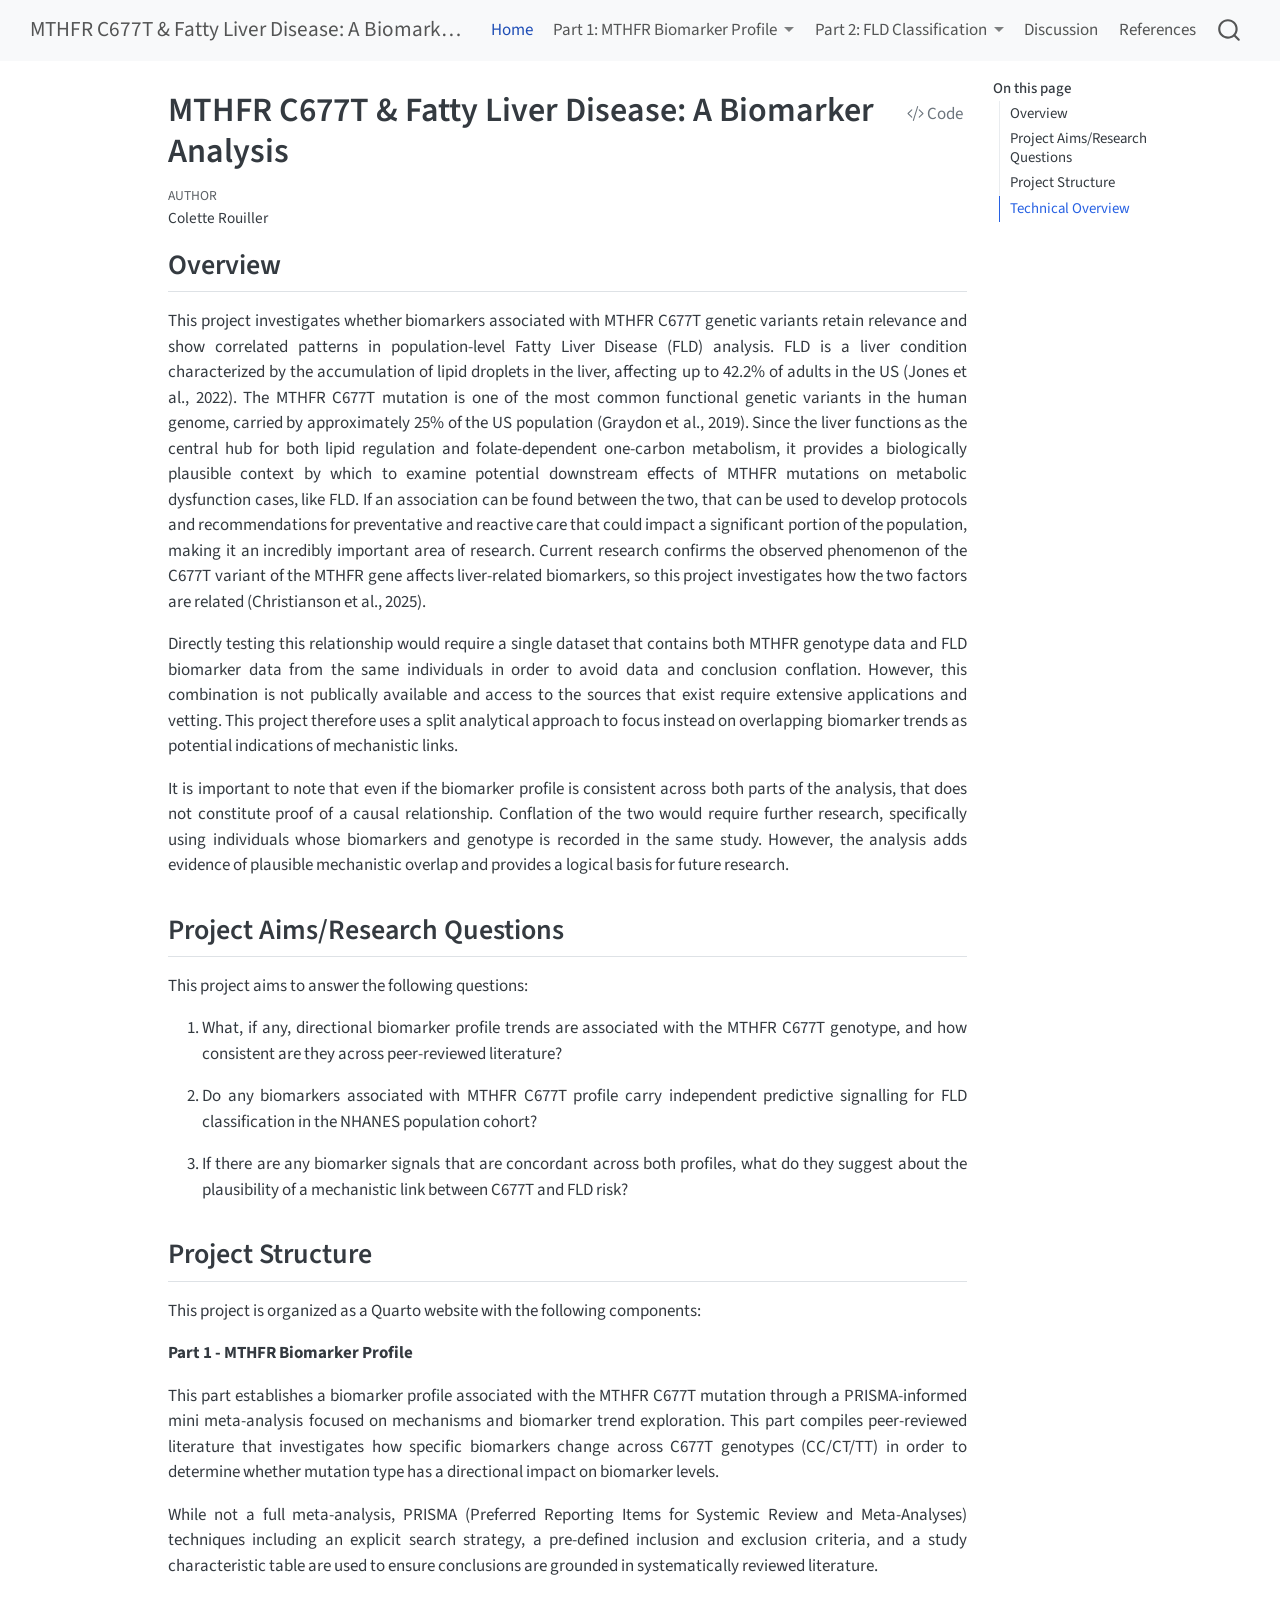
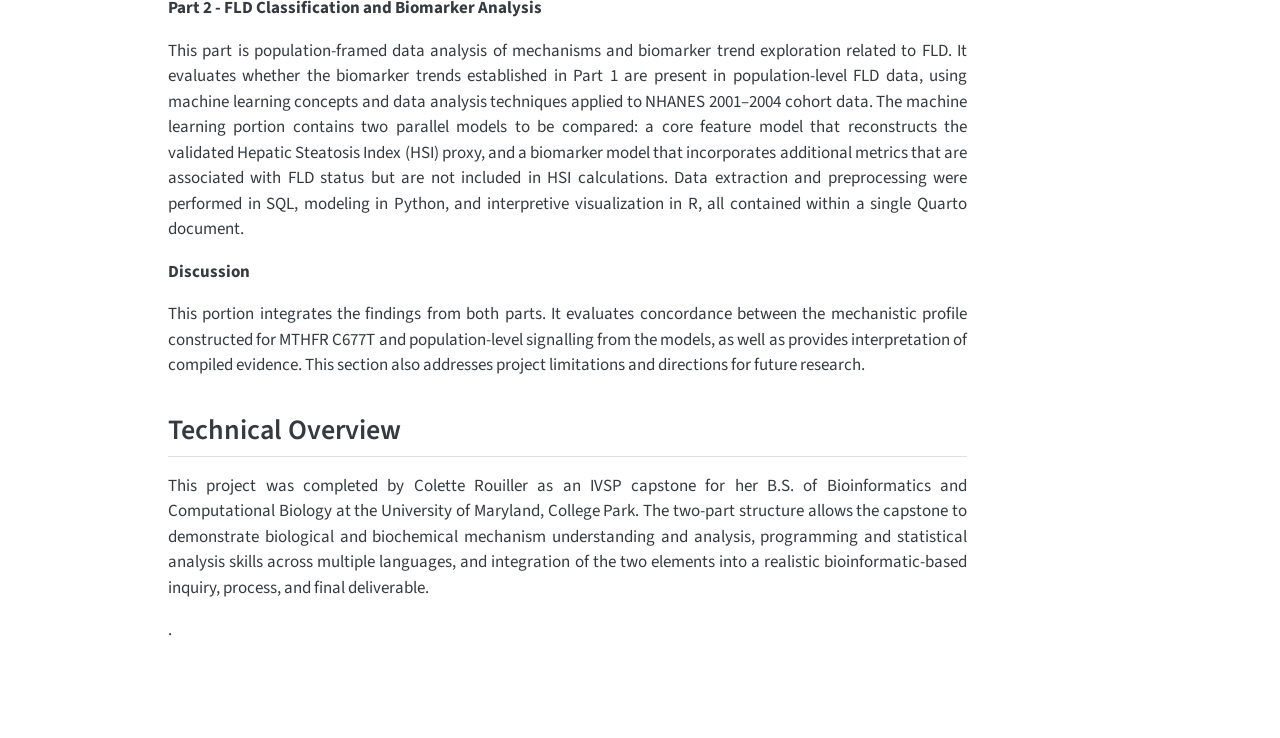
==== commit bf7f1442: "final changes made before submission to faculty readers." ====
--- a/docs/index.html
+++ b/docs/index.html
@@ -232,9 +232,8 @@
 
 <section id="overview" class="level2">
 <h2 class="anchored" data-anchor-id="overview">Overview</h2>
-<p>This project investigates whether biomarkers associated with MTHFR C677T genetic variant retain relavance and show correlated patterns in population-level Fatty Liver Disease (FLD) analysis. FLD is a liver condition characterized by the accumulation of lipidndroplets in the liver, affecting up to 42.2% of adults in the US (Jones et al., 2022). The MTHFR C677T mutation is one of the most common functional genetic variants in the human genome, carried by approximately 25% of the US population (Graydon et al., 2019). Since the liver functions as the central hub for both lipid regulation and folate-dependent one-carbon metabolism, it provides a biologically plausible context by which to examine potential downstream effects of MTHFR mutations on metabolic dysfunction cases, like FLD.</p>
-<p>If an association can be found between the two, that can be used to develop protocols and recommendations for preventative and reactive care that could impact a significant portion of the population, making it incredibly important area of research. Current research confirms the observed phenomenon of the C677T variant of the MTHFR gene affects liver-related biomarkers, so this project investigates how the two factors are related (Christianson et al., 2025).</p>
-<p>Directly testing this relationship would require a single dataset that contains both MTHFR genotype data and FLD biomarker data from the same individuals in order to avoid data and conclusion conflation. However, this combination is not publically available and access to the sources that exist require extensive applications and vetting. This project therefor uses a split analytical approach to focus instead on overlapping biomarker trends as potential indications of mechanistic links.</p>
+<p>This project investigates whether biomarkers associated with MTHFR C677T genetic variants retain relevance and show correlated patterns in population-level Fatty Liver Disease (FLD) analysis. FLD is a liver condition characterized by the accumulation of lipid droplets in the liver, affecting up to 42.2% of adults in the US (Jones et al., 2022). The MTHFR C677T mutation is one of the most common functional genetic variants in the human genome, carried by approximately 25% of the US population (Graydon et al., 2019). Since the liver functions as the central hub for both lipid regulation and folate-dependent one-carbon metabolism, it provides a biologically plausible context by which to examine potential downstream effects of MTHFR mutations on metabolic dysfunction cases, like FLD. If an association can be found between the two, that can be used to develop protocols and recommendations for preventative and reactive care that could impact a significant portion of the population, making it an incredibly important area of research. Current research confirms the observed phenomenon of the C677T variant of the MTHFR gene affects liver-related biomarkers, so this project investigates how the two factors are related (Christianson et al., 2025).</p>
+<p>Directly testing this relationship would require a single dataset that contains both MTHFR genotype data and FLD biomarker data from the same individuals in order to avoid data and conclusion conflation. However, this combination is not publically available and access to the sources that exist require extensive applications and vetting. This project therefore uses a split analytical approach to focus instead on overlapping biomarker trends as potential indications of mechanistic links.</p>
 <p>It is important to note that even if the biomarker profile is consistent across both parts of the analysis, that does not constitute proof of a causal relationship. Conflation of the two would require further research, specifically using individuals whose biomarkers and genotype is recorded in the same study. However, the analysis adds evidence of plausible mechanistic overlap and provides a logical basis for future research.</p>
 </section>
 <section id="project-aimsresearch-questions" class="level2">
@@ -260,7 +259,7 @@
 <section id="technical-overview" class="level2">
 <h2 class="anchored" data-anchor-id="technical-overview">Technical Overview</h2>
 <p>This project was completed by Colette Rouiller as an IVSP capstone for her B.S. of Bioinformatics and Computational Biology at the University of Maryland, College Park. The two-part structure allows the capstone to demonstrate biological and biochemical mechanism understanding and analysis, programming and statistical analysis skills across multiple languages, and integration of the two elements into a realistic bioinformatic-based inquiry, process, and final deliverable.</p>
-<p>All source code, data files, data processing scripts, and rendering configuration are version-controlled and publicly available in this repository.</p>
+<p>.</p>
 
 
 <!-- -->
@@ -748,102 +747,100 @@
 <span id="cb1-10"><a href="#cb1-10" aria-hidden="true" tabindex="-1"></a><span class="fu">## Overview </span></span>
 <span id="cb1-11"><a href="#cb1-11" aria-hidden="true" tabindex="-1"></a></span>
 <span id="cb1-12"><a href="#cb1-12" aria-hidden="true" tabindex="-1"></a>This project investigates whether biomarkers associated with MTHFR C677T genetic</span>
-<span id="cb1-13"><a href="#cb1-13" aria-hidden="true" tabindex="-1"></a>variant retain relavance and show correlated patterns in population-level Fatty </span>
+<span id="cb1-13"><a href="#cb1-13" aria-hidden="true" tabindex="-1"></a>variants retain relevance and show correlated patterns in population-level Fatty </span>
 <span id="cb1-14"><a href="#cb1-14" aria-hidden="true" tabindex="-1"></a>Liver Disease (FLD) analysis. FLD is a liver condition characterized by the </span>
-<span id="cb1-15"><a href="#cb1-15" aria-hidden="true" tabindex="-1"></a>accumulation of lipidndroplets in the liver, affecting up to 42.2% of adults in </span>
+<span id="cb1-15"><a href="#cb1-15" aria-hidden="true" tabindex="-1"></a>accumulation of lipid droplets in the liver, affecting up to 42.2% of adults in </span>
 <span id="cb1-16"><a href="#cb1-16" aria-hidden="true" tabindex="-1"></a>the US (Jones et al., 2022). The MTHFR C677T mutation is one of the most common</span>
 <span id="cb1-17"><a href="#cb1-17" aria-hidden="true" tabindex="-1"></a>functional genetic variants in the human genome, carried by approximately 25% of </span>
 <span id="cb1-18"><a href="#cb1-18" aria-hidden="true" tabindex="-1"></a>the US population (Graydon et al., 2019). Since the liver functions as the central </span>
 <span id="cb1-19"><a href="#cb1-19" aria-hidden="true" tabindex="-1"></a>hub for both lipid regulation and folate-dependent one-carbon metabolism, it </span>
 <span id="cb1-20"><a href="#cb1-20" aria-hidden="true" tabindex="-1"></a>provides a biologically plausible context by which to examine potential downstream</span>
 <span id="cb1-21"><a href="#cb1-21" aria-hidden="true" tabindex="-1"></a>effects of MTHFR mutations on metabolic dysfunction cases, like FLD. </span>
-<span id="cb1-22"><a href="#cb1-22" aria-hidden="true" tabindex="-1"></a></span>
-<span id="cb1-23"><a href="#cb1-23" aria-hidden="true" tabindex="-1"></a>If an association can be found between the two, that can be used to develop </span>
-<span id="cb1-24"><a href="#cb1-24" aria-hidden="true" tabindex="-1"></a>protocols and recommendations for preventative and reactive care that could impact </span>
-<span id="cb1-25"><a href="#cb1-25" aria-hidden="true" tabindex="-1"></a>a significant portion of the population, making it incredibly important area of </span>
-<span id="cb1-26"><a href="#cb1-26" aria-hidden="true" tabindex="-1"></a>research. Current research confirms the observed phenomenon of the C677T variant </span>
-<span id="cb1-27"><a href="#cb1-27" aria-hidden="true" tabindex="-1"></a>of the MTHFR gene affects liver-related biomarkers, so this project investigates </span>
-<span id="cb1-28"><a href="#cb1-28" aria-hidden="true" tabindex="-1"></a>how the two factors are related (Christianson et al., 2025).</span>
-<span id="cb1-29"><a href="#cb1-29" aria-hidden="true" tabindex="-1"></a></span>
-<span id="cb1-30"><a href="#cb1-30" aria-hidden="true" tabindex="-1"></a>Directly testing this relationship would require a single dataset that contains </span>
-<span id="cb1-31"><a href="#cb1-31" aria-hidden="true" tabindex="-1"></a>both MTHFR genotype data and FLD biomarker data from the same individuals in order </span>
-<span id="cb1-32"><a href="#cb1-32" aria-hidden="true" tabindex="-1"></a>to avoid data and conclusion conflation. However, this combination is not publically</span>
-<span id="cb1-33"><a href="#cb1-33" aria-hidden="true" tabindex="-1"></a>available and access to the sources that exist require extensive applications and </span>
-<span id="cb1-34"><a href="#cb1-34" aria-hidden="true" tabindex="-1"></a>vetting. This project therefor uses a split analytical approach to focus instead on </span>
-<span id="cb1-35"><a href="#cb1-35" aria-hidden="true" tabindex="-1"></a>overlapping biomarker trends as potential indications of mechanistic links. </span>
-<span id="cb1-36"><a href="#cb1-36" aria-hidden="true" tabindex="-1"></a></span>
-<span id="cb1-37"><a href="#cb1-37" aria-hidden="true" tabindex="-1"></a>It is important to note that even if the biomarker profile is consistent across </span>
-<span id="cb1-38"><a href="#cb1-38" aria-hidden="true" tabindex="-1"></a>both parts of the analysis, that does not constitute proof of a causal relationship.</span>
-<span id="cb1-39"><a href="#cb1-39" aria-hidden="true" tabindex="-1"></a>Conflation of the two would require further research, specifically using individuals</span>
-<span id="cb1-40"><a href="#cb1-40" aria-hidden="true" tabindex="-1"></a>whose biomarkers and genotype is recorded in the same study. However, the analysis </span>
-<span id="cb1-41"><a href="#cb1-41" aria-hidden="true" tabindex="-1"></a>adds evidence of plausible mechanistic overlap and provides a logical basis for</span>
-<span id="cb1-42"><a href="#cb1-42" aria-hidden="true" tabindex="-1"></a>future research.</span>
-<span id="cb1-43"><a href="#cb1-43" aria-hidden="true" tabindex="-1"></a></span>
-<span id="cb1-44"><a href="#cb1-44" aria-hidden="true" tabindex="-1"></a><span class="fu">## Project Aims/Research Questions </span></span>
-<span id="cb1-45"><a href="#cb1-45" aria-hidden="true" tabindex="-1"></a></span>
-<span id="cb1-46"><a href="#cb1-46" aria-hidden="true" tabindex="-1"></a>This project aims to answer the following questions: </span>
-<span id="cb1-47"><a href="#cb1-47" aria-hidden="true" tabindex="-1"></a></span>
-<span id="cb1-48"><a href="#cb1-48" aria-hidden="true" tabindex="-1"></a><span class="ss">1. </span>What, if any, directional biomarker profile trends are associated with the MTHFR </span>
-<span id="cb1-49"><a href="#cb1-49" aria-hidden="true" tabindex="-1"></a>C677T genotype, and how consistent are they across peer-reviewed literature? </span>
-<span id="cb1-50"><a href="#cb1-50" aria-hidden="true" tabindex="-1"></a></span>
-<span id="cb1-51"><a href="#cb1-51" aria-hidden="true" tabindex="-1"></a><span class="ss">2. </span>Do any biomarkers associated with MTHFR C677T profile carry independent predictive</span>
-<span id="cb1-52"><a href="#cb1-52" aria-hidden="true" tabindex="-1"></a>signalling for FLD classification in the NHANES population cohort?</span>
-<span id="cb1-53"><a href="#cb1-53" aria-hidden="true" tabindex="-1"></a></span>
-<span id="cb1-54"><a href="#cb1-54" aria-hidden="true" tabindex="-1"></a><span class="ss">3. </span>If there are any biomarker signals that are concordant across both profiles, </span>
-<span id="cb1-55"><a href="#cb1-55" aria-hidden="true" tabindex="-1"></a>what do they suggest about the plausibility of a mechanistic link between C677T </span>
-<span id="cb1-56"><a href="#cb1-56" aria-hidden="true" tabindex="-1"></a>and FLD risk? </span>
-<span id="cb1-57"><a href="#cb1-57" aria-hidden="true" tabindex="-1"></a></span>
-<span id="cb1-58"><a href="#cb1-58" aria-hidden="true" tabindex="-1"></a><span class="fu">## Project Structure </span></span>
-<span id="cb1-59"><a href="#cb1-59" aria-hidden="true" tabindex="-1"></a></span>
-<span id="cb1-60"><a href="#cb1-60" aria-hidden="true" tabindex="-1"></a>This project is organized as a Quarto website with the following components:</span>
-<span id="cb1-61"><a href="#cb1-61" aria-hidden="true" tabindex="-1"></a></span>
-<span id="cb1-62"><a href="#cb1-62" aria-hidden="true" tabindex="-1"></a>**Part 1 - MTHFR Biomarker Profile**</span>
-<span id="cb1-63"><a href="#cb1-63" aria-hidden="true" tabindex="-1"></a></span>
-<span id="cb1-64"><a href="#cb1-64" aria-hidden="true" tabindex="-1"></a>This part establishes a biomarker profile associated with the MTHFR C677T mutation</span>
-<span id="cb1-65"><a href="#cb1-65" aria-hidden="true" tabindex="-1"></a>through a PRISMA-informed mini meta-analysis focused on mechanisms and biomarker </span>
-<span id="cb1-66"><a href="#cb1-66" aria-hidden="true" tabindex="-1"></a>trend exploration. This part compiles peer-reviewed literature that investigates </span>
-<span id="cb1-67"><a href="#cb1-67" aria-hidden="true" tabindex="-1"></a>how specific biomarkers change across C677T genotypes (CC/CT/TT) in order to </span>
-<span id="cb1-68"><a href="#cb1-68" aria-hidden="true" tabindex="-1"></a>determine whether mutation type has a directional impact on biomarker levels.</span>
-<span id="cb1-69"><a href="#cb1-69" aria-hidden="true" tabindex="-1"></a></span>
-<span id="cb1-70"><a href="#cb1-70" aria-hidden="true" tabindex="-1"></a>While not a full meta-analysis, PRISMA (Preferred Reporting Items for Systemic </span>
-<span id="cb1-71"><a href="#cb1-71" aria-hidden="true" tabindex="-1"></a>Review and Meta-Analyses) techniques including an explicit search strategy, a </span>
-<span id="cb1-72"><a href="#cb1-72" aria-hidden="true" tabindex="-1"></a>pre-defined inclusion and exclusion criteria, and a study characteristic table </span>
-<span id="cb1-73"><a href="#cb1-73" aria-hidden="true" tabindex="-1"></a>are used to ensure conclusions are grounded in systematically reviewed literature. </span>
-<span id="cb1-74"><a href="#cb1-74" aria-hidden="true" tabindex="-1"></a></span>
-<span id="cb1-75"><a href="#cb1-75" aria-hidden="true" tabindex="-1"></a>**Part 2 - FLD Classification and Biomarker Analysis**</span>
-<span id="cb1-76"><a href="#cb1-76" aria-hidden="true" tabindex="-1"></a></span>
-<span id="cb1-77"><a href="#cb1-77" aria-hidden="true" tabindex="-1"></a>This part is population-framed data analysis of mechanisms and biomarker trend </span>
-<span id="cb1-78"><a href="#cb1-78" aria-hidden="true" tabindex="-1"></a>exploration related to FLD. It evaluates whether the biomarker trends </span>
-<span id="cb1-79"><a href="#cb1-79" aria-hidden="true" tabindex="-1"></a>established in Part 1 are present in population-level FLD data, using machine </span>
-<span id="cb1-80"><a href="#cb1-80" aria-hidden="true" tabindex="-1"></a>learning concepts and data analysis techniques applied to NHANES 2001–2004 cohort</span>
-<span id="cb1-81"><a href="#cb1-81" aria-hidden="true" tabindex="-1"></a>data. The machine learning portion contains two parallel models to be compared: </span>
-<span id="cb1-82"><a href="#cb1-82" aria-hidden="true" tabindex="-1"></a>a core feature model that reconstructs the validated Hepatic Steatosis Index (HSI) </span>
-<span id="cb1-83"><a href="#cb1-83" aria-hidden="true" tabindex="-1"></a>proxy, and a biomarker model that incorporates additional metrics that are </span>
-<span id="cb1-84"><a href="#cb1-84" aria-hidden="true" tabindex="-1"></a>associated with FLD status but are not included in HSI calculations. Data extraction </span>
-<span id="cb1-85"><a href="#cb1-85" aria-hidden="true" tabindex="-1"></a>and preprocessing were performed in SQL, modeling in Python, and interpretive </span>
-<span id="cb1-86"><a href="#cb1-86" aria-hidden="true" tabindex="-1"></a>visualization in R, all contained within a single Quarto document. </span>
-<span id="cb1-87"><a href="#cb1-87" aria-hidden="true" tabindex="-1"></a></span>
-<span id="cb1-88"><a href="#cb1-88" aria-hidden="true" tabindex="-1"></a>**Discussion** </span>
-<span id="cb1-89"><a href="#cb1-89" aria-hidden="true" tabindex="-1"></a></span>
-<span id="cb1-90"><a href="#cb1-90" aria-hidden="true" tabindex="-1"></a>This portion integrates the findings from both parts. It evaluates concordance </span>
-<span id="cb1-91"><a href="#cb1-91" aria-hidden="true" tabindex="-1"></a>between the mechanistic profile constructed for MTHFR C677T and population-level</span>
-<span id="cb1-92"><a href="#cb1-92" aria-hidden="true" tabindex="-1"></a>signalling from the models, as well as provides interpretation of compiled evidence.</span>
-<span id="cb1-93"><a href="#cb1-93" aria-hidden="true" tabindex="-1"></a>This section also addresses project limitations and directions for future research. </span>
-<span id="cb1-94"><a href="#cb1-94" aria-hidden="true" tabindex="-1"></a></span>
-<span id="cb1-95"><a href="#cb1-95" aria-hidden="true" tabindex="-1"></a><span class="fu">## Technical Overview </span></span>
-<span id="cb1-96"><a href="#cb1-96" aria-hidden="true" tabindex="-1"></a></span>
-<span id="cb1-97"><a href="#cb1-97" aria-hidden="true" tabindex="-1"></a>This project was completed by Colette Rouiller as an IVSP capstone for her B.S. </span>
-<span id="cb1-98"><a href="#cb1-98" aria-hidden="true" tabindex="-1"></a>of Bioinformatics and Computational Biology at the University of Maryland, College </span>
-<span id="cb1-99"><a href="#cb1-99" aria-hidden="true" tabindex="-1"></a>Park. The two-part structure allows the capstone to demonstrate biological and </span>
-<span id="cb1-100"><a href="#cb1-100" aria-hidden="true" tabindex="-1"></a>biochemical mechanism understanding and analysis, programming and statistical analysis </span>
-<span id="cb1-101"><a href="#cb1-101" aria-hidden="true" tabindex="-1"></a>skills across multiple languages, and integration of the two elements into a realistic</span>
-<span id="cb1-102"><a href="#cb1-102" aria-hidden="true" tabindex="-1"></a>bioinformatic-based inquiry, process, and final deliverable. </span>
-<span id="cb1-103"><a href="#cb1-103" aria-hidden="true" tabindex="-1"></a></span>
-<span id="cb1-104"><a href="#cb1-104" aria-hidden="true" tabindex="-1"></a>All source code, data files, data processing scripts, and rendering configuration </span>
-<span id="cb1-105"><a href="#cb1-105" aria-hidden="true" tabindex="-1"></a>are version-controlled and publicly available in this repository.</span>
-<span id="cb1-106"><a href="#cb1-106" aria-hidden="true" tabindex="-1"></a></span>
-<span id="cb1-107"><a href="#cb1-107" aria-hidden="true" tabindex="-1"></a>  </span>
-<span id="cb1-108"><a href="#cb1-108" aria-hidden="true" tabindex="-1"></a></span></code><button title="Copy to Clipboard" class="code-copy-button" data-in-quarto-modal=""><i class="bi"></i></button></pre></div>
+<span id="cb1-22"><a href="#cb1-22" aria-hidden="true" tabindex="-1"></a>If an association can be found between the two, that can be used to develop </span>
+<span id="cb1-23"><a href="#cb1-23" aria-hidden="true" tabindex="-1"></a>protocols and recommendations for preventative and reactive care that could impact</span>
+<span id="cb1-24"><a href="#cb1-24" aria-hidden="true" tabindex="-1"></a>a significant portion of the population, making it an incredibly important area of</span>
+<span id="cb1-25"><a href="#cb1-25" aria-hidden="true" tabindex="-1"></a>research. Current research confirms the observed phenomenon of the C677T variant </span>
+<span id="cb1-26"><a href="#cb1-26" aria-hidden="true" tabindex="-1"></a>of the MTHFR gene affects liver-related biomarkers, so this project investigates </span>
+<span id="cb1-27"><a href="#cb1-27" aria-hidden="true" tabindex="-1"></a>how the two factors are related (Christianson et al., 2025).</span>
+<span id="cb1-28"><a href="#cb1-28" aria-hidden="true" tabindex="-1"></a></span>
+<span id="cb1-29"><a href="#cb1-29" aria-hidden="true" tabindex="-1"></a>Directly testing this relationship would require a single dataset that contains </span>
+<span id="cb1-30"><a href="#cb1-30" aria-hidden="true" tabindex="-1"></a>both MTHFR genotype data and FLD biomarker data from the same individuals in order </span>
+<span id="cb1-31"><a href="#cb1-31" aria-hidden="true" tabindex="-1"></a>to avoid data and conclusion conflation. However, this combination is not publically</span>
+<span id="cb1-32"><a href="#cb1-32" aria-hidden="true" tabindex="-1"></a>available and access to the sources that exist require extensive applications and </span>
+<span id="cb1-33"><a href="#cb1-33" aria-hidden="true" tabindex="-1"></a>vetting. This project therefore uses a split analytical approach to focus instead on </span>
+<span id="cb1-34"><a href="#cb1-34" aria-hidden="true" tabindex="-1"></a>overlapping biomarker trends as potential indications of mechanistic links. </span>
+<span id="cb1-35"><a href="#cb1-35" aria-hidden="true" tabindex="-1"></a></span>
+<span id="cb1-36"><a href="#cb1-36" aria-hidden="true" tabindex="-1"></a>It is important to note that even if the biomarker profile is consistent across </span>
+<span id="cb1-37"><a href="#cb1-37" aria-hidden="true" tabindex="-1"></a>both parts of the analysis, that does not constitute proof of a causal relationship.</span>
+<span id="cb1-38"><a href="#cb1-38" aria-hidden="true" tabindex="-1"></a>Conflation of the two would require further research, specifically using individuals</span>
+<span id="cb1-39"><a href="#cb1-39" aria-hidden="true" tabindex="-1"></a>whose biomarkers and genotype is recorded in the same study. However, the analysis </span>
+<span id="cb1-40"><a href="#cb1-40" aria-hidden="true" tabindex="-1"></a>adds evidence of plausible mechanistic overlap and provides a logical basis for</span>
+<span id="cb1-41"><a href="#cb1-41" aria-hidden="true" tabindex="-1"></a>future research.</span>
+<span id="cb1-42"><a href="#cb1-42" aria-hidden="true" tabindex="-1"></a></span>
+<span id="cb1-43"><a href="#cb1-43" aria-hidden="true" tabindex="-1"></a><span class="fu">## Project Aims/Research Questions </span></span>
+<span id="cb1-44"><a href="#cb1-44" aria-hidden="true" tabindex="-1"></a></span>
+<span id="cb1-45"><a href="#cb1-45" aria-hidden="true" tabindex="-1"></a>This project aims to answer the following questions: </span>
+<span id="cb1-46"><a href="#cb1-46" aria-hidden="true" tabindex="-1"></a></span>
+<span id="cb1-47"><a href="#cb1-47" aria-hidden="true" tabindex="-1"></a><span class="ss">1. </span>What, if any, directional biomarker profile trends are associated with the MTHFR </span>
+<span id="cb1-48"><a href="#cb1-48" aria-hidden="true" tabindex="-1"></a>C677T genotype, and how consistent are they across peer-reviewed literature? </span>
+<span id="cb1-49"><a href="#cb1-49" aria-hidden="true" tabindex="-1"></a></span>
+<span id="cb1-50"><a href="#cb1-50" aria-hidden="true" tabindex="-1"></a><span class="ss">2. </span>Do any biomarkers associated with MTHFR C677T profile carry independent predictive</span>
+<span id="cb1-51"><a href="#cb1-51" aria-hidden="true" tabindex="-1"></a>signalling for FLD classification in the NHANES population cohort?</span>
+<span id="cb1-52"><a href="#cb1-52" aria-hidden="true" tabindex="-1"></a></span>
+<span id="cb1-53"><a href="#cb1-53" aria-hidden="true" tabindex="-1"></a><span class="ss">3. </span>If there are any biomarker signals that are concordant across both profiles, </span>
+<span id="cb1-54"><a href="#cb1-54" aria-hidden="true" tabindex="-1"></a>what do they suggest about the plausibility of a mechanistic link between C677T </span>
+<span id="cb1-55"><a href="#cb1-55" aria-hidden="true" tabindex="-1"></a>and FLD risk? </span>
+<span id="cb1-56"><a href="#cb1-56" aria-hidden="true" tabindex="-1"></a></span>
+<span id="cb1-57"><a href="#cb1-57" aria-hidden="true" tabindex="-1"></a><span class="fu">## Project Structure </span></span>
+<span id="cb1-58"><a href="#cb1-58" aria-hidden="true" tabindex="-1"></a></span>
+<span id="cb1-59"><a href="#cb1-59" aria-hidden="true" tabindex="-1"></a>This project is organized as a Quarto website with the following components:</span>
+<span id="cb1-60"><a href="#cb1-60" aria-hidden="true" tabindex="-1"></a></span>
+<span id="cb1-61"><a href="#cb1-61" aria-hidden="true" tabindex="-1"></a>**Part 1 - MTHFR Biomarker Profile**</span>
+<span id="cb1-62"><a href="#cb1-62" aria-hidden="true" tabindex="-1"></a></span>
+<span id="cb1-63"><a href="#cb1-63" aria-hidden="true" tabindex="-1"></a>This part establishes a biomarker profile associated with the MTHFR C677T mutation</span>
+<span id="cb1-64"><a href="#cb1-64" aria-hidden="true" tabindex="-1"></a>through a PRISMA-informed mini meta-analysis focused on mechanisms and biomarker </span>
+<span id="cb1-65"><a href="#cb1-65" aria-hidden="true" tabindex="-1"></a>trend exploration. This part compiles peer-reviewed literature that investigates </span>
+<span id="cb1-66"><a href="#cb1-66" aria-hidden="true" tabindex="-1"></a>how specific biomarkers change across C677T genotypes (CC/CT/TT) in order to </span>
+<span id="cb1-67"><a href="#cb1-67" aria-hidden="true" tabindex="-1"></a>determine whether mutation type has a directional impact on biomarker levels.</span>
+<span id="cb1-68"><a href="#cb1-68" aria-hidden="true" tabindex="-1"></a></span>
+<span id="cb1-69"><a href="#cb1-69" aria-hidden="true" tabindex="-1"></a>While not a full meta-analysis, PRISMA (Preferred Reporting Items for Systemic </span>
+<span id="cb1-70"><a href="#cb1-70" aria-hidden="true" tabindex="-1"></a>Review and Meta-Analyses) techniques including an explicit search strategy, a </span>
+<span id="cb1-71"><a href="#cb1-71" aria-hidden="true" tabindex="-1"></a>pre-defined inclusion and exclusion criteria, and a study characteristic table </span>
+<span id="cb1-72"><a href="#cb1-72" aria-hidden="true" tabindex="-1"></a>are used to ensure conclusions are grounded in systematically reviewed literature. </span>
+<span id="cb1-73"><a href="#cb1-73" aria-hidden="true" tabindex="-1"></a></span>
+<span id="cb1-74"><a href="#cb1-74" aria-hidden="true" tabindex="-1"></a>**Part 2 - FLD Classification and Biomarker Analysis**</span>
+<span id="cb1-75"><a href="#cb1-75" aria-hidden="true" tabindex="-1"></a></span>
+<span id="cb1-76"><a href="#cb1-76" aria-hidden="true" tabindex="-1"></a>This part is population-framed data analysis of mechanisms and biomarker trend </span>
+<span id="cb1-77"><a href="#cb1-77" aria-hidden="true" tabindex="-1"></a>exploration related to FLD. It evaluates whether the biomarker trends </span>
+<span id="cb1-78"><a href="#cb1-78" aria-hidden="true" tabindex="-1"></a>established in Part 1 are present in population-level FLD data, using machine </span>
+<span id="cb1-79"><a href="#cb1-79" aria-hidden="true" tabindex="-1"></a>learning concepts and data analysis techniques applied to NHANES 2001–2004 cohort</span>
+<span id="cb1-80"><a href="#cb1-80" aria-hidden="true" tabindex="-1"></a>data. The machine learning portion contains two parallel models to be compared: </span>
+<span id="cb1-81"><a href="#cb1-81" aria-hidden="true" tabindex="-1"></a>a core feature model that reconstructs the validated Hepatic Steatosis Index (HSI) </span>
+<span id="cb1-82"><a href="#cb1-82" aria-hidden="true" tabindex="-1"></a>proxy, and a biomarker model that incorporates additional metrics that are </span>
+<span id="cb1-83"><a href="#cb1-83" aria-hidden="true" tabindex="-1"></a>associated with FLD status but are not included in HSI calculations. Data extraction </span>
+<span id="cb1-84"><a href="#cb1-84" aria-hidden="true" tabindex="-1"></a>and preprocessing were performed in SQL, modeling in Python, and interpretive </span>
+<span id="cb1-85"><a href="#cb1-85" aria-hidden="true" tabindex="-1"></a>visualization in R, all contained within a single Quarto document. </span>
+<span id="cb1-86"><a href="#cb1-86" aria-hidden="true" tabindex="-1"></a></span>
+<span id="cb1-87"><a href="#cb1-87" aria-hidden="true" tabindex="-1"></a>**Discussion** </span>
+<span id="cb1-88"><a href="#cb1-88" aria-hidden="true" tabindex="-1"></a></span>
+<span id="cb1-89"><a href="#cb1-89" aria-hidden="true" tabindex="-1"></a>This portion integrates the findings from both parts. It evaluates concordance </span>
+<span id="cb1-90"><a href="#cb1-90" aria-hidden="true" tabindex="-1"></a>between the mechanistic profile constructed for MTHFR C677T and population-level</span>
+<span id="cb1-91"><a href="#cb1-91" aria-hidden="true" tabindex="-1"></a>signalling from the models, as well as provides interpretation of compiled evidence.</span>
+<span id="cb1-92"><a href="#cb1-92" aria-hidden="true" tabindex="-1"></a>This section also addresses project limitations and directions for future research. </span>
+<span id="cb1-93"><a href="#cb1-93" aria-hidden="true" tabindex="-1"></a></span>
+<span id="cb1-94"><a href="#cb1-94" aria-hidden="true" tabindex="-1"></a><span class="fu">## Technical Overview </span></span>
+<span id="cb1-95"><a href="#cb1-95" aria-hidden="true" tabindex="-1"></a></span>
+<span id="cb1-96"><a href="#cb1-96" aria-hidden="true" tabindex="-1"></a>This project was completed by Colette Rouiller as an IVSP capstone for her B.S. </span>
+<span id="cb1-97"><a href="#cb1-97" aria-hidden="true" tabindex="-1"></a>of Bioinformatics and Computational Biology at the University of Maryland, College </span>
+<span id="cb1-98"><a href="#cb1-98" aria-hidden="true" tabindex="-1"></a>Park. The two-part structure allows the capstone to demonstrate biological and </span>
+<span id="cb1-99"><a href="#cb1-99" aria-hidden="true" tabindex="-1"></a>biochemical mechanism understanding and analysis, programming and statistical analysis </span>
+<span id="cb1-100"><a href="#cb1-100" aria-hidden="true" tabindex="-1"></a>skills across multiple languages, and integration of the two elements into a realistic</span>
+<span id="cb1-101"><a href="#cb1-101" aria-hidden="true" tabindex="-1"></a>bioinformatic-based inquiry, process, and final deliverable. </span>
+<span id="cb1-102"><a href="#cb1-102" aria-hidden="true" tabindex="-1"></a></span>
+<span id="cb1-103"><a href="#cb1-103" aria-hidden="true" tabindex="-1"></a>.</span>
+<span id="cb1-104"><a href="#cb1-104" aria-hidden="true" tabindex="-1"></a></span>
+<span id="cb1-105"><a href="#cb1-105" aria-hidden="true" tabindex="-1"></a>  </span>
+<span id="cb1-106"><a href="#cb1-106" aria-hidden="true" tabindex="-1"></a></span></code><button title="Copy to Clipboard" class="code-copy-button" data-in-quarto-modal=""><i class="bi"></i></button></pre></div>
 </div></div></div></div></div>
 </div> <!-- /content -->
 
